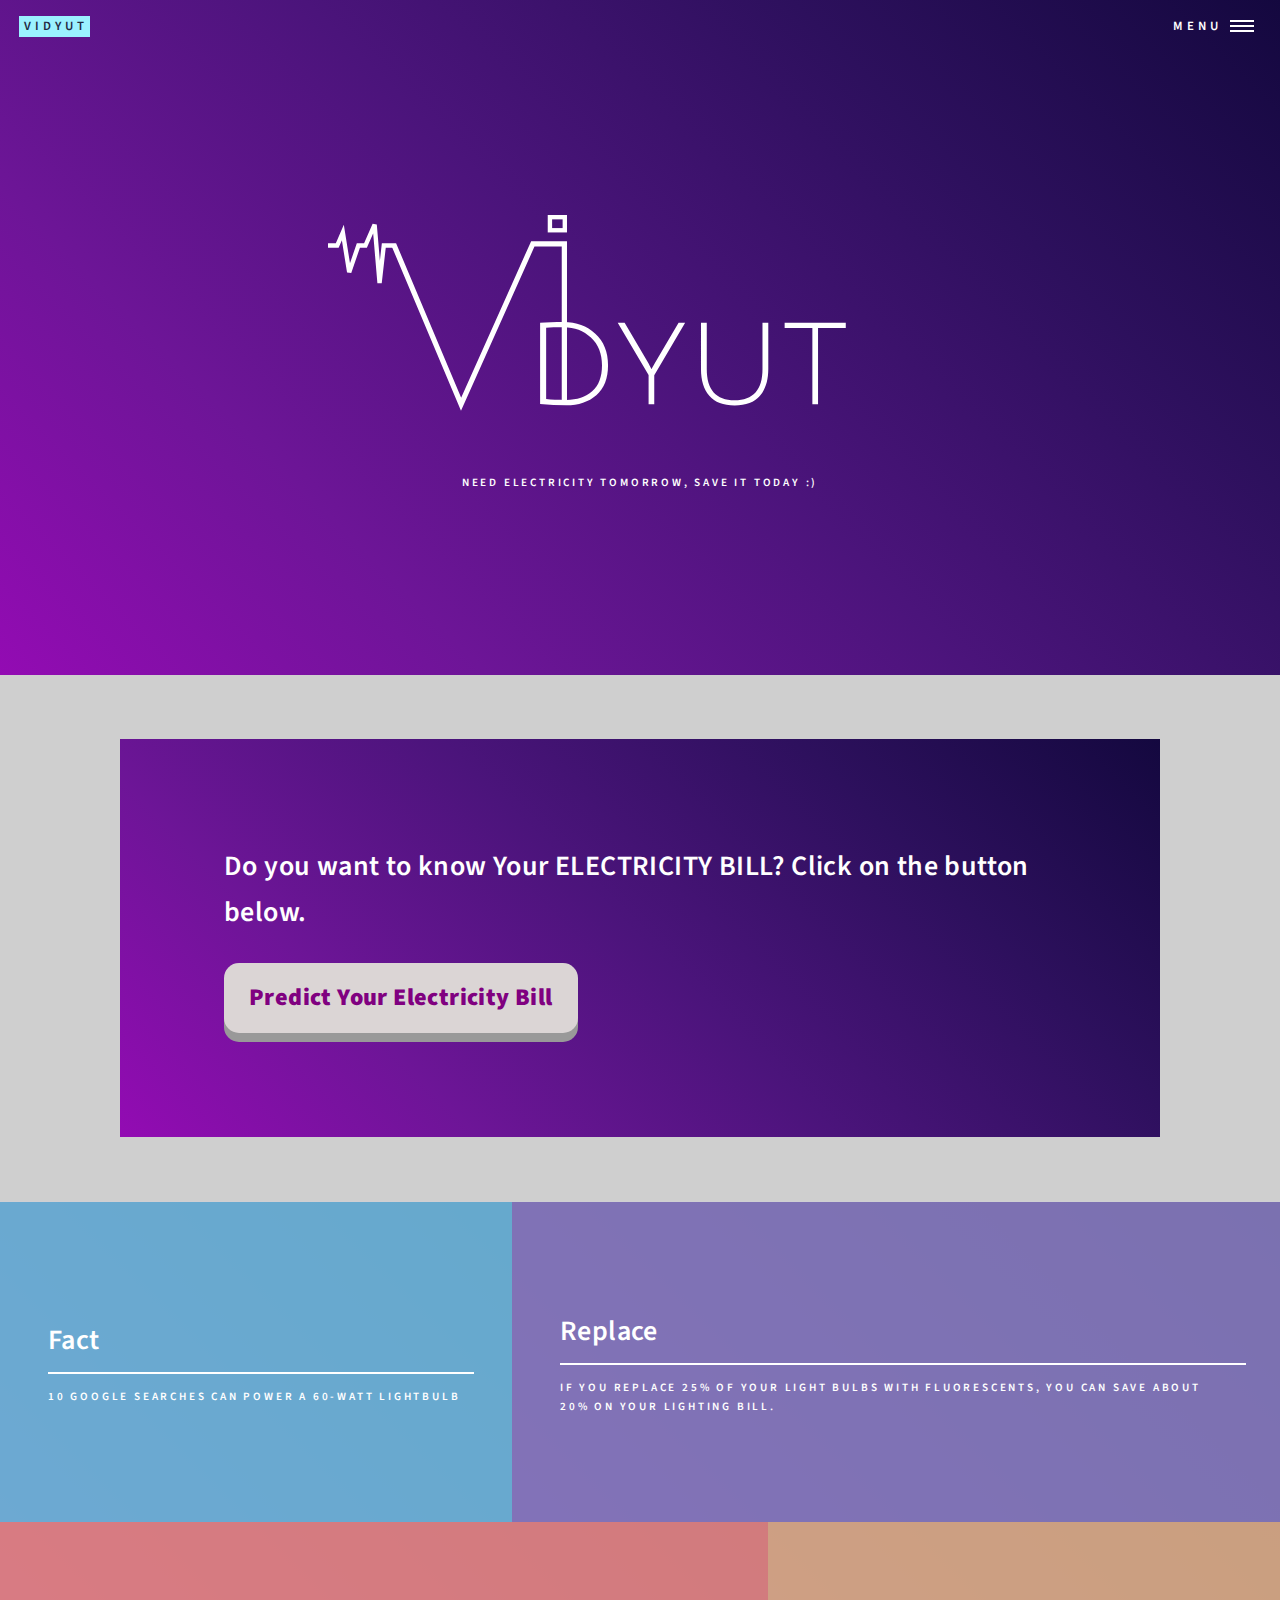
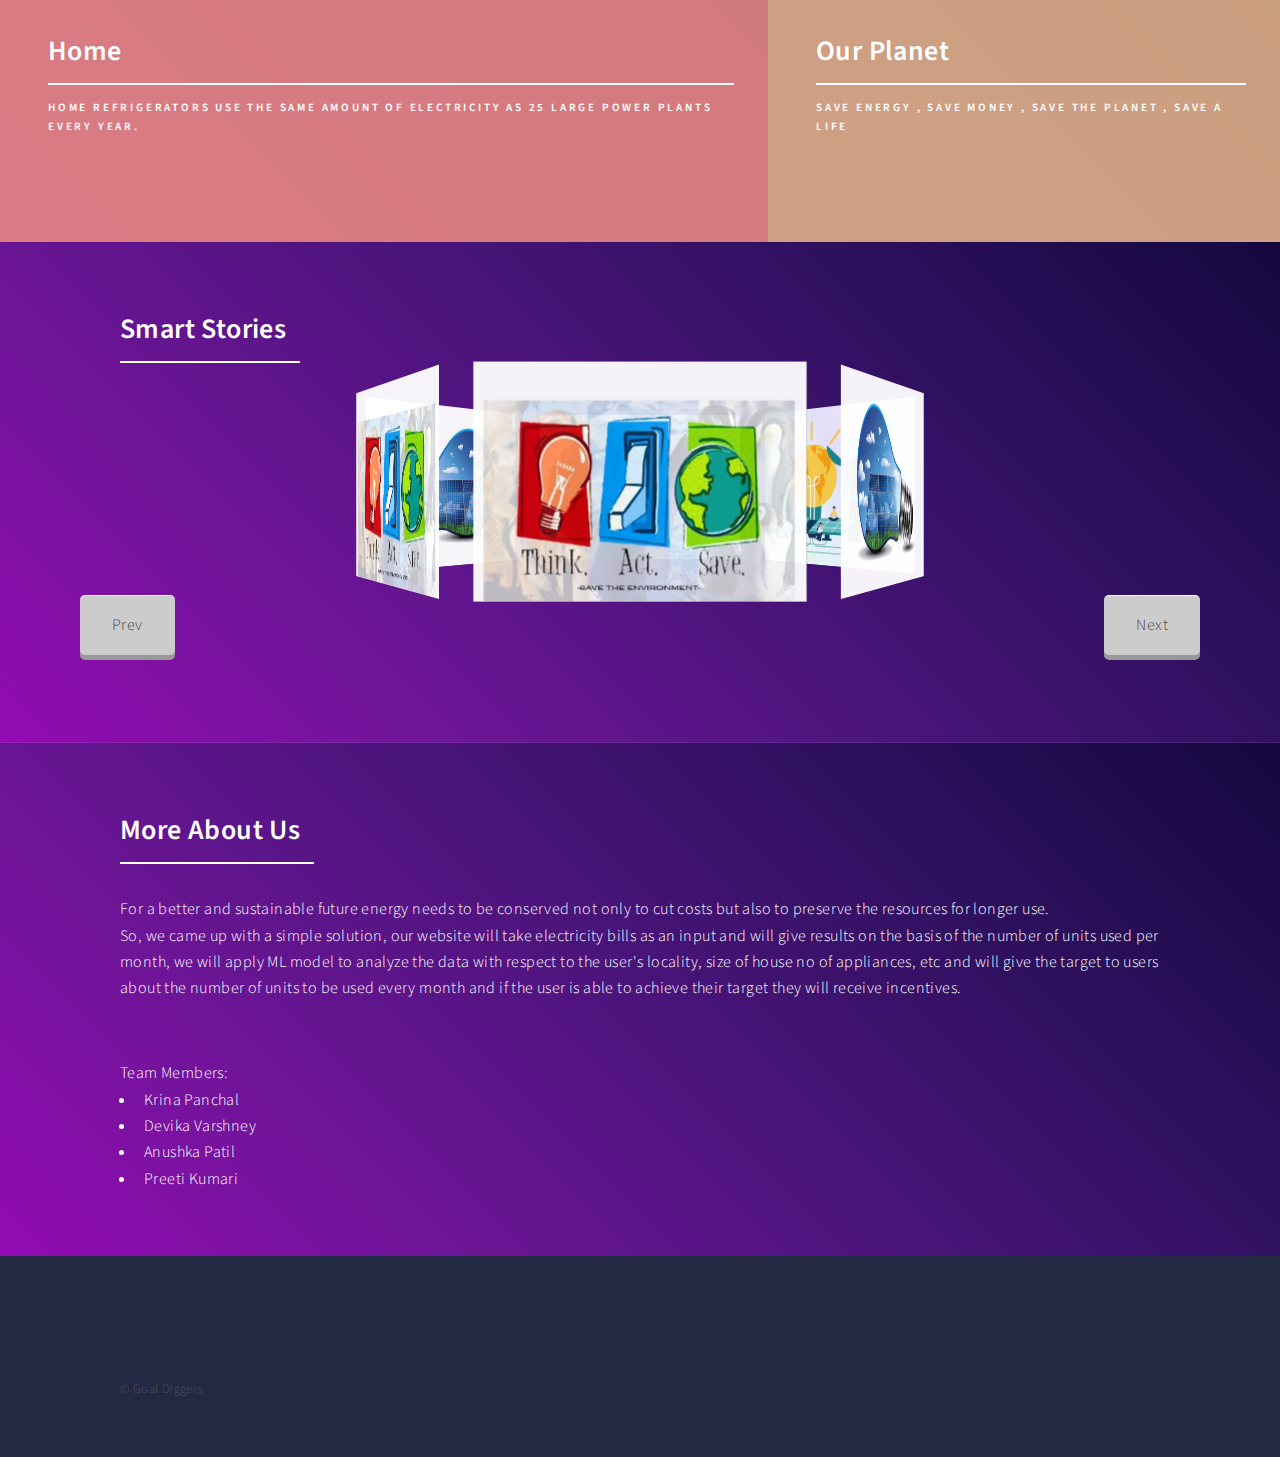
==== index.html @ 2f4c945c "vidyutva" ====
<!DOCTYPE html>
<html>
  <head>
    <title>Vidyut</title>
    <meta charset="utf-8" />
    <meta
      name="viewport"
      content="width=device-width, initial-scale=1, user-scalable=no"
    />
    <link rel="stylesheet" href="assets/css/main.css" />
    <noscript
      ><link rel="stylesheet" href="assets/css/noscript.css"
    /></noscript>
    <link
      rel="stylesheet"
      href="https://pro.fontawesome.com/releases/v5.10.0/css/all.css"
      integrity="sha384-AYmEC3Yw5cVb3ZcuHtOA93w35dYTsvhLPVnYs9eStHfGJvOvKxVfELGroGkvsg+p"
      crossorigin="anonymous"
    />
  </head>
  <body class="is-preload">
    <!-- Wrapper -->
    <div id="wrapper">
      <!-- Header -->
      <header id="header" class="alt">
        <a href="index.html" class="logo"><strong>Vidyut</strong> </a>
        <nav>
          <a href="#menu">Menu</a>
        </nav>
      </header>

      <!-- Menu -->
      <nav id="menu">
        <ul class="links">
          <li><a href="index.html">Home</a></li>
          <li><a href="how-to's.html">Guides and how-to's</a></li>
          <li><a href="news.html">Latest News</a></li>
        </ul>
        <ul class="actions stacked">
          <li><a href="#" class="button primary fit">Get Started</a></li>
          <li><a href="#" class="button fit">Log In</a></li>
        </ul>
      </nav>

      <!-- Banner -->
      <section id="banner" class="major">
        <div class="inner">
          <header class="major">
            <img
              src="Group 698.svg"
              style="margin-left: 20%; height: 50%; width: 50%"
            />
          </header>
          <div class="content">
            <p style="margin: auto">
              Need electricity tomorrow, save it today :)
            </p>
          </div>
        </div>
      </section>




	    <!-- Contact -->
		<section id="contact">
			<div class="inner">
			  <section>
				<form method="post" action="#">
				  <h2>Do you want to know Your ELECTRICITY BILL? Click on the button
				  below. </h2>
				  <ul class="actions">
					<li>
<!-- 					  <input
						type="submit"
						value="Predict Your Electricity Bill"
						class="primary"
					  /> -->
						   <a class="primary" href="https://elec-bill-pred.herokuapp.com/">Predict Your Electricity Bill</a>
					</li>
				  </ul>
				  <!-- <div class="fields">
											<div class="field half">
												<label for="name">Name</label>
												<input type="text" name="name" id="name" />
											</div>
											<div class="field half">
												<label for="email">Email</label>
												<input type="text" name="email" id="email" />
											</div>
											<div class="field half">
												<label for="email">No. of rooms</label>
												<input type="text" name="email" id="email" />
											</div>
											<div class="field half">
												<label for="email">No. of people</label>
												<input type="text" name="email" id="email" />
											</div>
											<div class="field half">
												<label for="email">House Area</label>
												<input type="text" name="email" id="email" />
											</div>
											<div class="field half">
												<label for="email">Do you have Ac?</label>
												<input type="text" name="email" id="email" placeholder="0/1" />
											</div>
											<div class="field half">
												<label for="email">Do you have Tv?</label>
												<input type="text" name="email" id="email" placeholder="0/1"/>
											</div>
											<div class="field half">
												<label for="email">Do you have Flat?</label>
												<input type="text" name="email" id="email" placeholder="0/1"/>
											</div>
											<div class="field half">
												<label for="email">Average Monthly Income</label>
												<input type="text" name="email" id="email" />
											</div>
											<div class="field half">
												<label for="email">No. of children</label>
												<input type="text" name="email" id="email" />
											</div>
											<div class="field half">
												<label for="email">Do you live in an Urban Area?</label>
												<input type="text" name="email" id="email" placeholder="0/1"/>
											</div>
											<div class="field half">
												<label for="email">Amount Paid</label>
												<input type="text" name="email" id="email" placeholder="your electricity-bill"/>
											</div>
											<div class="field">
												<label for="message">Address</label>
												<input type="text" name="add" id="add" />
											</div>
											
										</div>
										<ul class="actions">
											<li><input type="submit" value="Show Result" class="primary" /></li>
											<li><input type="reset" value="Clear" /></li>
										</ul> -->
				</form>
			  </section>
			</div>
		  </section>

		  

      <!-- Main -->
      <div id="main">
        <!-- One -->
        <section id="one" class="tiles">
          <article>
            <span class="image">
              <img src="https://images.unsplash.com/photo-1587815713661-418a916ca3a9?ixlib=rb-1.2.1&ixid=MnwxMjA3fDB8MHxwaG90by1wYWdlfHx8fGVufDB8fHx8&auto=format&fit=crop&w=1170&q=80" alt="" />
            </span>
            <header class="major">
              <h3><a>Fact</a></h3>
              <p>10 Google searches can power a 60-watt lightbulb</p>
            </header>
          </article>
          <article>
            <span class="image">
              <img src="https://images.unsplash.com/photo-1535868463750-c78d9543614f?ixlib=rb-1.2.1&ixid=MnwxMjA3fDB8MHxwaG90by1wYWdlfHx8fGVufDB8fHx8&auto=format&fit=crop&w=1176&q=80" alt="" />
            </span>
            <header class="major">
              <h3><a>Replace</a></h3>
              <p>
                If you replace 25% of your light bulbs with fluorescents, you
                can save about 20% on your lighting bill.
              </p>
            </header>
          </article>
          <article>
            <span class="image">
              <img src="https://images.unsplash.com/photo-1616105629895-7ea7c56e8012?ixlib=rb-1.2.1&ixid=MnwxMjA3fDB8MHxwaG90by1wYWdlfHx8fGVufDB8fHx8&auto=format&fit=crop&w=1170&q=80" alt="" />
            </span>
            <header class="major">
              <h3><a>Home</a></h3>
              <p>
                Home refrigerators use the same amount of electricity as 25
                large power plants every year.
              </p>
            </header>
          </article>
          <article>
            <span class="image">
              <img src="https://images.unsplash.com/photo-1451187580459-43490279c0fa?ixlib=rb-1.2.1&ixid=MnwxMjA3fDB8MHxwaG90by1wYWdlfHx8fGVufDB8fHx8&auto=format&fit=crop&w=1172&q=80" alt="" />
            </span>
            <header class="major">
              <h3><a>Our Planet</a></h3>
              <p>Save energy , Save money , Save the planet , Save a life</p>
            </header>
          </article>
        </section>
		<section id="two" style="height: 500px;">
			<div class="inner">
				<header class="major">
					<h2>Smart Stories</h2>
				</header>
			   
				<div class="container">
					<div class="carousel">
					  <div class="item a"><img src="images/img01.jpg" width="100%" height="100%"></div>
					  <div class="item b"><img src="images/img2.jpg" width="100%" height="100%"></div>
					  <div class="item c"><img src="images/img03.jpg" width="100%" height="100%"></div>
					  <div class="item d"><img src="images/img4.jpg" width="100%" height="100%"></div>
					  <div class="item e"><img src="images/img2.jpg" width="100%" height="100%"></div>
					  <div class="item f"><img src="images/img01.jpg" width="100%" height="100%"></div>
					</div>
				  </div>
				  <div class="next">Next</div>
				  <div class="prev" >Prev</div>
			</div>
		</section>
        <!-- Two -->
        <section id="two">
          <div class="inner">
            <header class="major">
              <h2>More About Us</h2>
            </header>
            <p>
              For a better and sustainable future energy needs to be conserved
              not only to cut costs but also to preserve the resources for
              longer use. <br />So, we came up with a simple solution, our
              website will take electricity bills as an input and will give
              results on the basis of the number of units used per month, we
              will apply ML model to analyze the data with respect to the user's
              locality, size of house no of appliances, etc and will give the
              target to users about the number of units to be used every month
              and if the user is able to achieve their target they will receive
              incentives.
            </p>
            <br />Team Members:
            <ul>
              <li>Krina Panchal</li>
              <li>Devika Varshney</li>
              <li>Anushka Patil</li>
              <li>Preeti Kumari</li>
            </ul>
          </div>
        </section>
      </div>

    
      <!-- Footer -->
      <footer id="footer">
        <div class="inner">
          <ul class="icons">
            <li>
              <a href="#" class="icon brands alt fa fa-twitter"
                ><span class="label">Twitter</span></a
              >
            </li>
            <li>
              <a href="#" class="icon brands alt fa fa-facebook-f"
                ><span class="label">Facebook</span></a
              >
            </li>
            <li>
              <a href="#" class="icon brands alt fa fa-instagram"
                ><span class="label">Instagram</span></a
              >
            </li>
            <li>
              <a href="#" class="icon brands alt fa fa-github"
                ><span class="label">GitHub</span></a
              >
            </li>
            <li>
              <a href="#" class="icon brands alt fa fa-linkedin-in"
                ><span class="label">LinkedIn</span></a
              >
            </li>
          </ul>
          <ul class="copyright">
            <li>&copy; Goal Diggers</li>
          </ul>
        </div>
      </footer>
    </div>

    <!-- Scripts -->
    <script src="assets/js/jquery.min.js"></script>
    <script src="assets/js/jquery.scrolly.min.js"></script>
    <script src="assets/js/jquery.scrollex.min.js"></script>
    <script src="assets/js/browser.min.js"></script>
    <script src="assets/js/breakpoints.min.js"></script>
    <script src="assets/js/util.js"></script>
    <script src="assets/js/main.js"></script>
  </body>
</html>
---- assets/css/main.css ----
@import url(fontawesome-all.min.css);
@import url("https://fonts.googleapis.com/css?family=Source+Sans+Pro:300,300italic,600,600italic");

.container {
	margin: 0 auto;
	width: 250px;
	height: 200px;
	position: relative;
	perspective: 1000px;
  }
  
  .carousel {
	height: 100%;
	width: 100%;
	position: absolute;
	transform-style: preserve-3d;
	transition: transform 1s;
  }
  
  .item {
	display: block;
	position: absolute;
	background: #000;
	width: 100%;
	height: 90%;
	line-height: 200px;
	font-size: 5em;
	text-align: center;
	color: #FFF;
	opacity: 0.95;
	border-radius: 10px;
  }
  
  .a {
	transform: rotateY(0deg) translateZ(250px);
  }
  .b {
	transform: rotateY(60deg) translateZ(250px);
  }
  .c {
	transform: rotateY(120deg) translateZ(250px);
  }
  .d {
	transform: rotateY(180deg) translateZ(250px);
  }
  .e {
	transform: rotateY(240deg) translateZ(250px);
  } 
  .f {
	transform: rotateY(300deg) translateZ(250px);
	background: #8c6239;
  }
  
  .next, .prev {
	color: #444;
	position: absolute;
	padding: 1em 2em;
	cursor: pointer;
	background: #CCC;
	border-radius: 5px;
	border-top: 1px solid #FFF;
	box-shadow: 0 5px 0 #999;
	transition: box-shadow 0.1s, top 0.1s;
  }
  .next:hover, .prev:hover { color: #000; }
  .next:active, .prev:active {
	box-shadow: 0 1px 0 #999;
  }
  .next { right: 5em; }
  .prev { left: 5em; }

html, body, div, span, applet, object,
iframe, h1, h2, h3, h4, h5, h6, p, blockquote,
pre, a, abbr, acronym, address, big, cite,
code, del, dfn, em, img, ins, kbd, q, s, samp,
small, strike, strong, sub, sup, tt, var, b,
u, i, center, dl, dt, dd, ol, ul, li, fieldset,
 label, legend, table, caption, tbody,
tfoot, thead, tr, th, td, article, aside,
canvas, details, embed, figure, figcaption,
footer, header, hgroup, menu, nav, output, ruby,
section, summary, time, mark, audio, video {
	margin: 0;
	padding: 0;
	border: 0;
	font-size: 100%;
	font: inherit;
	vertical-align: baseline;}


article, aside, details, figcaption, figure,
footer, header, hgroup, menu, nav, section {
	display: block;}

body {
	line-height: 1;
}
ol, ul {
	list-style: none;
}

blockquote, q {
	quotes: none;
}

	blockquote:before, blockquote:after, q:before, q:after {
		content: '';
		content: none;
	}

table {
	border-collapse: collapse;
	border-spacing: 0;
}

body {
	-webkit-text-size-adjust: none;
}

mark {
	background-color: transparent;
	color: inherit;
}

input::-moz-focus-inner {
	border: 0;
	padding: 0;
}

input, select, textarea {
	-moz-appearance: none;
	-webkit-appearance: none;
	-ms-appearance: none;
	appearance: none;
}

form{
	padding:10% 10% 10% 10%;
	margin :10% 10% 10% 10%;
}

.white{
	background-color: white;
	}
	

/* Basic */

	@-ms-viewport {
		width: device-width;
	}

	body {
		-ms-overflow-style: scrollbar;
	}

	@media screen and (max-width: 480px) {

		html, body {
			min-width: 320px;
		}

	}

	html {
		box-sizing: border-box;
	}

	*, *:before, *:after {
		box-sizing: inherit;
	}

	body {
		background: #242943;
	}

		body.is-preload *, body.is-preload *:before, body.is-preload *:after {
			-moz-animation: none !important;
			-webkit-animation: none !important;
			-ms-animation: none !important;
			animation: none !important;
			-moz-transition: none !important;
			-webkit-transition: none !important;
			-ms-transition: none !important;
			transition: none !important;
		}

	.primary{
		display: inline-block;
  padding: 15px 25px;
  font-size: 24px;
  cursor: pointer;
  text-align: center;
  text-decoration: none;
  outline: none;
  color:purple;
  font-weight: 900;
  background-color: rgb(219, 213, 213);
  border: none;
  border-radius: 15px;
  box-shadow: 0 9px #999;
	}

	.primary:hover {background-color: #7f8180;
	color:#3e8e41}

.primary:active {
  background-color: grey;
  box-shadow: 0 5px #666;
  transform: translateY(4px);
}


		
/* Type */

	body, input, select, textarea {
		color: #ffffff;
		font-family: "Source Sans Pro", Helvetica, sans-serif;
		font-size: 17pt;
		font-weight: 300;
		letter-spacing: 0.025em;
		line-height: 1.65;
	}

		@media screen and (max-width: 1680px) {

			body, input, select, textarea {
				font-size: 14pt;
			}

		}

		@media screen and (max-width: 1280px) {

			body, input, select, textarea {
				font-size: 12pt;
			}

		}

		@media screen and (max-width: 360px) {

			body, input, select, textarea {
				font-size: 11pt;
			}

		}

	a {
		-moz-transition: color 0.2s ease-in-out, border-bottom-color 0.2s ease-in-out;
		-webkit-transition: color 0.2s ease-in-out, border-bottom-color 0.2s ease-in-out;
		-ms-transition: color 0.2s ease-in-out, border-bottom-color 0.2s ease-in-out;
		transition: color 0.2s ease-in-out, border-bottom-color 0.2s ease-in-out;
		border-bottom: dotted 1px;
		color: inherit;
		text-decoration: none;
	}

		a:hover {
			border-bottom-color: transparent;
			color: #9bf1ff !important;
		}

		a:active {
			color: #53e3fb !important;
		}

	strong, b {
		color: #ffffff;
		font-weight: 600;
	}

	em, i {
		font-style: italic;
	}

	p {
		margin: 0 0 2em 0;
	}

	h1, h2, h3, h4, h5, h6 {
		color: #ffffff;
		font-weight: 600;
		line-height: 1.65;
		margin: 0 0 1em 0;
	}

		h1 a, h2 a, h3 a, h4 a, h5 a, h6 a {
			color: inherit;
			border-bottom: 0;
		}

	h1 {
		font-size: 2.5em;
	}

	h2 {
		font-size: 1.75em;
	}

	h3 {
		font-size: 1.35em;
	}

	h4 {
		font-size: 1.1em;
	}

	h5 {
		font-size: 0.9em;
	}

	h6 {
		font-size: 0.7em;
	}

	@media screen and (max-width: 736px) {

		h1 {
			font-size: 2em;
		}

		h2 {
			font-size: 1.5em;
		}

		h3 {
			font-size: 1.25em;
		}

	}

	sub {
		font-size: 0.8em;
		position: relative;
		top: 0.5em;
	}

	sup {
		font-size: 0.8em;
		position: relative;
		top: -0.5em;
	}

	blockquote {
		border-left: solid 4px rgba(212, 212, 255, 0.1);
		font-style: italic;
		margin: 0 0 2em 0;
		padding: 0.5em 0 0.5em 2em;
	}

	code {
		background: rgba(212, 212, 255, 0.035);
		font-family: "Courier New", monospace;
		font-size: 0.9em;
		margin: 0 0.25em;
		padding: 0.25em 0.65em;
	}

	pre {
		-webkit-overflow-scrolling: touch;
		font-family: "Courier New", monospace;
		font-size: 0.9em;
		margin: 0 0 2em 0;
	}

		pre code {
			display: block;
			line-height: 1.75;
			padding: 1em 1.5em;
			overflow-x: auto;
		}

	hr {
		border: 0;
		border-bottom: solid 1px rgba(212, 212, 255, 0.1);
		margin: 2em 0;
	}

		hr.major {
			margin: 3em 0;
		}

	.align-left {
		text-align: left;
	}

	.align-center {
		text-align: center;
	}

	.align-right {
		text-align: right;
	}

/* Row */

	.row {
		display: flex;
		flex-wrap: wrap;
		box-sizing: border-box;
		align-items: stretch;
	}

		.row > * {
			box-sizing: border-box;
		}

		.row.gtr-uniform > * > :last-child {
			margin-bottom: 0;
		}

		.row.aln-left {
			justify-content: flex-start;
		}

		.row.aln-center {
			justify-content: center;
		}

		.row.aln-right {
			justify-content: flex-end;
		}

		.row.aln-top {
			align-items: flex-start;
		}

		.row.aln-middle {
			align-items: center;
		}

		.row.aln-bottom {
			align-items: flex-end;
		}

		.row > .imp {
			order: -1;
		}

		.row > .col-1 {
			width: 8.33333%;
		}

		.row > .off-1 {
			margin-left: 8.33333%;
		}

		.row > .col-2 {
			width: 16.66667%;
		}

		.row > .off-2 {
			margin-left: 16.66667%;
		}

		.row > .col-3 {
			width: 25%;
		}

		.row > .off-3 {
			margin-left: 25%;
		}

		.row > .col-4 {
			width: 33.33333%;
		}

		.row > .off-4 {
			margin-left: 33.33333%;
		}

		.row > .col-5 {
			width: 41.66667%;
		}

		.row > .off-5 {
			margin-left: 41.66667%;
		}

		.row > .col-6 {
			width: 50%;
		}

		.row > .off-6 {
			margin-left: 50%;
		}

		.row > .col-7 {
			width: 58.33333%;
		}

		.row > .off-7 {
			margin-left: 58.33333%;
		}

		.row > .col-8 {
			width: 66.66667%;
		}

		.row > .off-8 {
			margin-left: 66.66667%;
		}

		.row > .col-9 {
			width: 75%;
		}

		.row > .off-9 {
			margin-left: 75%;
		}

		.row > .col-10 {
			width: 83.33333%;
		}

		.row > .off-10 {
			margin-left: 83.33333%;
		}

		.row > .col-11 {
			width: 91.66667%;
		}

		.row > .off-11 {
			margin-left: 91.66667%;
		}

		.row > .col-12 {
			width: 100%;
		}

		.row > .off-12 {
			margin-left: 100%;
		}

		.row.gtr-0 {
			margin-top: 0;
			margin-left: 0em;
		}

			.row.gtr-0 > * {
				padding: 0 0 0 0em;
			}

			.row.gtr-0.gtr-uniform {
				margin-top: 0em;
			}

				.row.gtr-0.gtr-uniform > * {
					padding-top: 0em;
				}

		.row.gtr-25 {
			margin-top: 0;
			margin-left: -0.5em;
		}

			.row.gtr-25 > * {
				padding: 0 0 0 0.5em;
			}

			.row.gtr-25.gtr-uniform {
				margin-top: -0.5em;
			}

				.row.gtr-25.gtr-uniform > * {
					padding-top: 0.5em;
				}

		.row.gtr-50 {
			margin-top: 0;
			margin-left: -1em;
		}

			.row.gtr-50 > * {
				padding: 0 0 0 1em;
			}

			.row.gtr-50.gtr-uniform {
				margin-top: -1em;
			}

				.row.gtr-50.gtr-uniform > * {
					padding-top: 1em;
				}

		.row {
			margin-top: 0;
			margin-left: -2em;
		}

			.row > * {
				padding: 0 0 0 2em;
			}

			.row.gtr-uniform {
				margin-top: -2em;
			}

				.row.gtr-uniform > * {
					padding-top: 2em;
				}

		.row.gtr-150 {
			margin-top: 0;
			margin-left: -3em;
		}

			.row.gtr-150 > * {
				padding: 0 0 0 3em;
			}

			.row.gtr-150.gtr-uniform {
				margin-top: -3em;
			}

				.row.gtr-150.gtr-uniform > * {
					padding-top: 3em;
				}

		.row.gtr-200 {
			margin-top: 0;
			margin-left: -4em;
		}

			.row.gtr-200 > * {
				padding: 0 0 0 4em;
			}

			.row.gtr-200.gtr-uniform {
				margin-top: -4em;
			}

				.row.gtr-200.gtr-uniform > * {
					padding-top: 4em;
				}

		@media screen and (max-width: 1680px) {

			.row {
				display: flex;
				flex-wrap: wrap;
				box-sizing: border-box;
				align-items: stretch;
			}

				.row > * {
					box-sizing: border-box;
				}

				.row.gtr-uniform > * > :last-child {
					margin-bottom: 0;
				}

				.row.aln-left {
					justify-content: flex-start;
				}

				.row.aln-center {
					justify-content: center;
				}

				.row.aln-right {
					justify-content: flex-end;
				}

				.row.aln-top {
					align-items: flex-start;
				}

				.row.aln-middle {
					align-items: center;
				}

				.row.aln-bottom {
					align-items: flex-end;
				}

				.row > .imp-xlarge {
					order: -1;
				}

				.row > .col-1-xlarge {
					width: 8.33333%;
				}

				.row > .off-1-xlarge {
					margin-left: 8.33333%;
				}

				.row > .col-2-xlarge {
					width: 16.66667%;
				}

				.row > .off-2-xlarge {
					margin-left: 16.66667%;
				}

				.row > .col-3-xlarge {
					width: 25%;
				}

				.row > .off-3-xlarge {
					margin-left: 25%;
				}

				.row > .col-4-xlarge {
					width: 33.33333%;
				}

				.row > .off-4-xlarge {
					margin-left: 33.33333%;
				}

				.row > .col-5-xlarge {
					width: 41.66667%;
				}

				.row > .off-5-xlarge {
					margin-left: 41.66667%;
				}

				.row > .col-6-xlarge {
					width: 50%;
				}

				.row > .off-6-xlarge {
					margin-left: 50%;
				}

				.row > .col-7-xlarge {
					width: 58.33333%;
				}

				.row > .off-7-xlarge {
					margin-left: 58.33333%;
				}

				.row > .col-8-xlarge {
					width: 66.66667%;
				}

				.row > .off-8-xlarge {
					margin-left: 66.66667%;
				}

				.row > .col-9-xlarge {
					width: 75%;
				}

				.row > .off-9-xlarge {
					margin-left: 75%;
				}

				.row > .col-10-xlarge {
					width: 83.33333%;
				}

				.row > .off-10-xlarge {
					margin-left: 83.33333%;
				}

				.row > .col-11-xlarge {
					width: 91.66667%;
				}

				.row > .off-11-xlarge {
					margin-left: 91.66667%;
				}

				.row > .col-12-xlarge {
					width: 100%;
				}

				.row > .off-12-xlarge {
					margin-left: 100%;
				}

				.row.gtr-0 {
					margin-top: 0;
					margin-left: 0em;
				}

					.row.gtr-0 > * {
						padding: 0 0 0 0em;
					}

					.row.gtr-0.gtr-uniform {
						margin-top: 0em;
					}

						.row.gtr-0.gtr-uniform > * {
							padding-top: 0em;
						}

				.row.gtr-25 {
					margin-top: 0;
					margin-left: -0.5em;
				}

					.row.gtr-25 > * {
						padding: 0 0 0 0.5em;
					}

					.row.gtr-25.gtr-uniform {
						margin-top: -0.5em;
					}

						.row.gtr-25.gtr-uniform > * {
							padding-top: 0.5em;
						}

				.row.gtr-50 {
					margin-top: 0;
					margin-left: -1em;
				}

					.row.gtr-50 > * {
						padding: 0 0 0 1em;
					}

					.row.gtr-50.gtr-uniform {
						margin-top: -1em;
					}

						.row.gtr-50.gtr-uniform > * {
							padding-top: 1em;
						}

				.row {
					margin-top: 0;
					margin-left: -2em;
				}

					.row > * {
						padding: 0 0 0 2em;
					}

					.row.gtr-uniform {
						margin-top: -2em;
					}

						.row.gtr-uniform > * {
							padding-top: 2em;
						}

				.row.gtr-150 {
					margin-top: 0;
					margin-left: -3em;
				}

					.row.gtr-150 > * {
						padding: 0 0 0 3em;
					}

					.row.gtr-150.gtr-uniform {
						margin-top: -3em;
					}

						.row.gtr-150.gtr-uniform > * {
							padding-top: 3em;
						}

				.row.gtr-200 {
					margin-top: 0;
					margin-left: -4em;
				}

					.row.gtr-200 > * {
						padding: 0 0 0 4em;
					}

					.row.gtr-200.gtr-uniform {
						margin-top: -4em;
					}

						.row.gtr-200.gtr-uniform > * {
							padding-top: 4em;
						}

		}

		@media screen and (max-width: 1280px) {

			.row {
				display: flex;
				flex-wrap: wrap;
				box-sizing: border-box;
				align-items: stretch;
			}

				.row > * {
					box-sizing: border-box;
				}

				.row.gtr-uniform > * > :last-child {
					margin-bottom: 0;
				}

				.row.aln-left {
					justify-content: flex-start;
				}

				.row.aln-center {
					justify-content: center;
				}

				.row.aln-right {
					justify-content: flex-end;
				}

				.row.aln-top {
					align-items: flex-start;
				}

				.row.aln-middle {
					align-items: center;
				}

				.row.aln-bottom {
					align-items: flex-end;
				}

				.row > .imp-large {
					order: -1;
				}

				.row > .col-1-large {
					width: 8.33333%;
				}

				.row > .off-1-large {
					margin-left: 8.33333%;
				}

				.row > .col-2-large {
					width: 16.66667%;
				}

				.row > .off-2-large {
					margin-left: 16.66667%;
				}

				.row > .col-3-large {
					width: 25%;
				}

				.row > .off-3-large {
					margin-left: 25%;
				}

				.row > .col-4-large {
					width: 33.33333%;
				}

				.row > .off-4-large {
					margin-left: 33.33333%;
				}

				.row > .col-5-large {
					width: 41.66667%;
				}

				.row > .off-5-large {
					margin-left: 41.66667%;
				}

				.row > .col-6-large {
					width: 50%;
				}

				.row > .off-6-large {
					margin-left: 50%;
				}

				.row > .col-7-large {
					width: 58.33333%;
				}

				.row > .off-7-large {
					margin-left: 58.33333%;
				}

				.row > .col-8-large {
					width: 66.66667%;
				}

				.row > .off-8-large {
					margin-left: 66.66667%;
				}

				.row > .col-9-large {
					width: 75%;
				}

				.row > .off-9-large {
					margin-left: 75%;
				}

				.row > .col-10-large {
					width: 83.33333%;
				}

				.row > .off-10-large {
					margin-left: 83.33333%;
				}

				.row > .col-11-large {
					width: 91.66667%;
				}

				.row > .off-11-large {
					margin-left: 91.66667%;
				}

				.row > .col-12-large {
					width: 100%;
				}

				.row > .off-12-large {
					margin-left: 100%;
				}

				.row.gtr-0 {
					margin-top: 0;
					margin-left: 0em;
				}

					.row.gtr-0 > * {
						padding: 0 0 0 0em;
					}

					.row.gtr-0.gtr-uniform {
						margin-top: 0em;
					}

						.row.gtr-0.gtr-uniform > * {
							padding-top: 0em;
						}

				.row.gtr-25 {
					margin-top: 0;
					margin-left: -0.375em;
				}

					.row.gtr-25 > * {
						padding: 0 0 0 0.375em;
					}

					.row.gtr-25.gtr-uniform {
						margin-top: -0.375em;
					}

						.row.gtr-25.gtr-uniform > * {
							padding-top: 0.375em;
						}

				.row.gtr-50 {
					margin-top: 0;
					margin-left: -0.75em;
				}

					.row.gtr-50 > * {
						padding: 0 0 0 0.75em;
					}

					.row.gtr-50.gtr-uniform {
						margin-top: -0.75em;
					}

						.row.gtr-50.gtr-uniform > * {
							padding-top: 0.75em;
						}

				.row {
					margin-top: 0;
					margin-left: -1.5em;
				}

					.row > * {
						padding: 0 0 0 1.5em;
					}

					.row.gtr-uniform {
						margin-top: -1.5em;
					}

						.row.gtr-uniform > * {
							padding-top: 1.5em;
						}

				.row.gtr-150 {
					margin-top: 0;
					margin-left: -2.25em;
				}

					.row.gtr-150 > * {
						padding: 0 0 0 2.25em;
					}

					.row.gtr-150.gtr-uniform {
						margin-top: -2.25em;
					}

						.row.gtr-150.gtr-uniform > * {
							padding-top: 2.25em;
						}

				.row.gtr-200 {
					margin-top: 0;
					margin-left: -3em;
				}

					.row.gtr-200 > * {
						padding: 0 0 0 3em;
					}

					.row.gtr-200.gtr-uniform {
						margin-top: -3em;
					}

						.row.gtr-200.gtr-uniform > * {
							padding-top: 3em;
						}

		}

		@media screen and (max-width: 980px) {

			.row {
				display: flex;
				flex-wrap: wrap;
				box-sizing: border-box;
				align-items: stretch;
			}

				.row > * {
					box-sizing: border-box;
				}

				.row.gtr-uniform > * > :last-child {
					margin-bottom: 0;
				}

				.row.aln-left {
					justify-content: flex-start;
				}

				.row.aln-center {
					justify-content: center;
				}

				.row.aln-right {
					justify-content: flex-end;
				}

				.row.aln-top {
					align-items: flex-start;
				}

				.row.aln-middle {
					align-items: center;
				}

				.row.aln-bottom {
					align-items: flex-end;
				}

				.row > .imp-medium {
					order: -1;
				}

				.row > .col-1-medium {
					width: 8.33333%;
				}

				.row > .off-1-medium {
					margin-left: 8.33333%;
				}

				.row > .col-2-medium {
					width: 16.66667%;
				}

				.row > .off-2-medium {
					margin-left: 16.66667%;
				}

				.row > .col-3-medium {
					width: 25%;
				}

				.row > .off-3-medium {
					margin-left: 25%;
				}

				.row > .col-4-medium {
					width: 33.33333%;
				}

				.row > .off-4-medium {
					margin-left: 33.33333%;
				}

				.row > .col-5-medium {
					width: 41.66667%;
				}

				.row > .off-5-medium {
					margin-left: 41.66667%;
				}

				.row > .col-6-medium {
					width: 50%;
				}

				.row > .off-6-medium {
					margin-left: 50%;
				}

				.row > .col-7-medium {
					width: 58.33333%;
				}

				.row > .off-7-medium {
					margin-left: 58.33333%;
				}

				.row > .col-8-medium {
					width: 66.66667%;
				}

				.row > .off-8-medium {
					margin-left: 66.66667%;
				}

				.row > .col-9-medium {
					width: 75%;
				}

				.row > .off-9-medium {
					margin-left: 75%;
				}

				.row > .col-10-medium {
					width: 83.33333%;
				}

				.row > .off-10-medium {
					margin-left: 83.33333%;
				}

				.row > .col-11-medium {
					width: 91.66667%;
				}

				.row > .off-11-medium {
					margin-left: 91.66667%;
				}

				.row > .col-12-medium {
					width: 100%;
				}

				.row > .off-12-medium {
					margin-left: 100%;
				}

				.row.gtr-0 {
					margin-top: 0;
					margin-left: 0em;
				}

					.row.gtr-0 > * {
						padding: 0 0 0 0em;
					}

					.row.gtr-0.gtr-uniform {
						margin-top: 0em;
					}

						.row.gtr-0.gtr-uniform > * {
							padding-top: 0em;
						}

				.row.gtr-25 {
					margin-top: 0;
					margin-left: -0.375em;
				}

					.row.gtr-25 > * {
						padding: 0 0 0 0.375em;
					}

					.row.gtr-25.gtr-uniform {
						margin-top: -0.375em;
					}

						.row.gtr-25.gtr-uniform > * {
							padding-top: 0.375em;
						}

				.row.gtr-50 {
					margin-top: 0;
					margin-left: -0.75em;
				}

					.row.gtr-50 > * {
						padding: 0 0 0 0.75em;
					}

					.row.gtr-50.gtr-uniform {
						margin-top: -0.75em;
					}

						.row.gtr-50.gtr-uniform > * {
							padding-top: 0.75em;
						}

				.row {
					margin-top: 0;
					margin-left: -1.5em;
				}

					.row > * {
						padding: 0 0 0 1.5em;
					}

					.row.gtr-uniform {
						margin-top: -1.5em;
					}

						.row.gtr-uniform > * {
							padding-top: 1.5em;
						}

				.row.gtr-150 {
					margin-top: 0;
					margin-left: -2.25em;
				}

					.row.gtr-150 > * {
						padding: 0 0 0 2.25em;
					}

					.row.gtr-150.gtr-uniform {
						margin-top: -2.25em;
					}

						.row.gtr-150.gtr-uniform > * {
							padding-top: 2.25em;
						}

				.row.gtr-200 {
					margin-top: 0;
					margin-left: -3em;
				}

					.row.gtr-200 > * {
						padding: 0 0 0 3em;
					}

					.row.gtr-200.gtr-uniform {
						margin-top: -3em;
					}

						.row.gtr-200.gtr-uniform > * {
							padding-top: 3em;
						}

		}

		@media screen and (max-width: 736px) {

			.row {
				display: flex;
				flex-wrap: wrap;
				box-sizing: border-box;
				align-items: stretch;
			}

				.row > * {
					box-sizing: border-box;
				}

				.row.gtr-uniform > * > :last-child {
					margin-bottom: 0;
				}

				.row.aln-left {
					justify-content: flex-start;
				}

				.row.aln-center {
					justify-content: center;
				}

				.row.aln-right {
					justify-content: flex-end;
				}

				.row.aln-top {
					align-items: flex-start;
				}

				.row.aln-middle {
					align-items: center;
				}

				.row.aln-bottom {
					align-items: flex-end;
				}

				.row > .imp-small {
					order: -1;
				}

				.row > .col-1-small {
					width: 8.33333%;
				}

				.row > .off-1-small {
					margin-left: 8.33333%;
				}

				.row > .col-2-small {
					width: 16.66667%;
				}

				.row > .off-2-small {
					margin-left: 16.66667%;
				}

				.row > .col-3-small {
					width: 25%;
				}

				.row > .off-3-small {
					margin-left: 25%;
				}

				.row > .col-4-small {
					width: 33.33333%;
				}

				.row > .off-4-small {
					margin-left: 33.33333%;
				}

				.row > .col-5-small {
					width: 41.66667%;
				}

				.row > .off-5-small {
					margin-left: 41.66667%;
				}

				.row > .col-6-small {
					width: 50%;
				}

				.row > .off-6-small {
					margin-left: 50%;
				}

				.row > .col-7-small {
					width: 58.33333%;
				}

				.row > .off-7-small {
					margin-left: 58.33333%;
				}

				.row > .col-8-small {
					width: 66.66667%;
				}

				.row > .off-8-small {
					margin-left: 66.66667%;
				}

				.row > .col-9-small {
					width: 75%;
				}

				.row > .off-9-small {
					margin-left: 75%;
				}

				.row > .col-10-small {
					width: 83.33333%;
				}

				.row > .off-10-small {
					margin-left: 83.33333%;
				}

				.row > .col-11-small {
					width: 91.66667%;
				}

				.row > .off-11-small {
					margin-left: 91.66667%;
				}

				.row > .col-12-small {
					width: 100%;
				}

				.row > .off-12-small {
					margin-left: 100%;
				}

				.row.gtr-0 {
					margin-top: 0;
					margin-left: 0em;
				}

					.row.gtr-0 > * {
						padding: 0 0 0 0em;
					}

					.row.gtr-0.gtr-uniform {
						margin-top: 0em;
					}

						.row.gtr-0.gtr-uniform > * {
							padding-top: 0em;
						}

				.row.gtr-25 {
					margin-top: 0;
					margin-left: -0.3125em;
				}

					.row.gtr-25 > * {
						padding: 0 0 0 0.3125em;
					}

					.row.gtr-25.gtr-uniform {
						margin-top: -0.3125em;
					}

						.row.gtr-25.gtr-uniform > * {
							padding-top: 0.3125em;
						}

				.row.gtr-50 {
					margin-top: 0;
					margin-left: -0.625em;
				}

					.row.gtr-50 > * {
						padding: 0 0 0 0.625em;
					}

					.row.gtr-50.gtr-uniform {
						margin-top: -0.625em;
					}

						.row.gtr-50.gtr-uniform > * {
							padding-top: 0.625em;
						}

				.row {
					margin-top: 0;
					margin-left: -1.25em;
				}

					.row > * {
						padding: 0 0 0 1.25em;
					}

					.row.gtr-uniform {
						margin-top: -1.25em;
					}

						.row.gtr-uniform > * {
							padding-top: 1.25em;
						}

				.row.gtr-150 {
					margin-top: 0;
					margin-left: -1.875em;
				}

					.row.gtr-150 > * {
						padding: 0 0 0 1.875em;
					}

					.row.gtr-150.gtr-uniform {
						margin-top: -1.875em;
					}

						.row.gtr-150.gtr-uniform > * {
							padding-top: 1.875em;
						}

				.row.gtr-200 {
					margin-top: 0;
					margin-left: -2.5em;
				}

					.row.gtr-200 > * {
						padding: 0 0 0 2.5em;
					}

					.row.gtr-200.gtr-uniform {
						margin-top: -2.5em;
					}

						.row.gtr-200.gtr-uniform > * {
							padding-top: 2.5em;
						}

		}

		@media screen and (max-width: 480px) {

			.row {
				display: flex;
				flex-wrap: wrap;
				box-sizing: border-box;
				align-items: stretch;
			}

				.row > * {
					box-sizing: border-box;
				}

				.row.gtr-uniform > * > :last-child {
					margin-bottom: 0;
				}

				.row.aln-left {
					justify-content: flex-start;
				}

				.row.aln-center {
					justify-content: center;
				}

				.row.aln-right {
					justify-content: flex-end;
				}

				.row.aln-top {
					align-items: flex-start;
				}

				.row.aln-middle {
					align-items: center;
				}

				.row.aln-bottom {
					align-items: flex-end;
				}

				.row > .imp-xsmall {
					order: -1;
				}

				.row > .col-1-xsmall {
					width: 8.33333%;
				}

				.row > .off-1-xsmall {
					margin-left: 8.33333%;
				}

				.row > .col-2-xsmall {
					width: 16.66667%;
				}

				.row > .off-2-xsmall {
					margin-left: 16.66667%;
				}

				.row > .col-3-xsmall {
					width: 25%;
				}

				.row > .off-3-xsmall {
					margin-left: 25%;
				}

				.row > .col-4-xsmall {
					width: 33.33333%;
				}

				.row > .off-4-xsmall {
					margin-left: 33.33333%;
				}

				.row > .col-5-xsmall {
					width: 41.66667%;
				}

				.row > .off-5-xsmall {
					margin-left: 41.66667%;
				}

				.row > .col-6-xsmall {
					width: 50%;
				}

				.row > .off-6-xsmall {
					margin-left: 50%;
				}

				.row > .col-7-xsmall {
					width: 58.33333%;
				}

				.row > .off-7-xsmall {
					margin-left: 58.33333%;
				}

				.row > .col-8-xsmall {
					width: 66.66667%;
				}

				.row > .off-8-xsmall {
					margin-left: 66.66667%;
				}

				.row > .col-9-xsmall {
					width: 75%;
				}

				.row > .off-9-xsmall {
					margin-left: 75%;
				}

				.row > .col-10-xsmall {
					width: 83.33333%;
				}

				.row > .off-10-xsmall {
					margin-left: 83.33333%;
				}

				.row > .col-11-xsmall {
					width: 91.66667%;
				}

				.row > .off-11-xsmall {
					margin-left: 91.66667%;
				}

				.row > .col-12-xsmall {
					width: 100%;
				}

				.row > .off-12-xsmall {
					margin-left: 100%;
				}

				.row.gtr-0 {
					margin-top: 0;
					margin-left: 0em;
				}

					.row.gtr-0 > * {
						padding: 0 0 0 0em;
					}

					.row.gtr-0.gtr-uniform {
						margin-top: 0em;
					}

						.row.gtr-0.gtr-uniform > * {
							padding-top: 0em;
						}

				.row.gtr-25 {
					margin-top: 0;
					margin-left: -0.3125em;
				}

					.row.gtr-25 > * {
						padding: 0 0 0 0.3125em;
					}

					.row.gtr-25.gtr-uniform {
						margin-top: -0.3125em;
					}

						.row.gtr-25.gtr-uniform > * {
							padding-top: 0.3125em;
						}

				.row.gtr-50 {
					margin-top: 0;
					margin-left: -0.625em;
				}

					.row.gtr-50 > * {
						padding: 0 0 0 0.625em;
					}

					.row.gtr-50.gtr-uniform {
						margin-top: -0.625em;
					}

						.row.gtr-50.gtr-uniform > * {
							padding-top: 0.625em;
						}

				.row {
					margin-top: 0;
					margin-left: -1.25em;
				}

					.row > * {
						padding: 0 0 0 1.25em;
					}

					.row.gtr-uniform {
						margin-top: -1.25em;
					}

						.row.gtr-uniform > * {
							padding-top: 1.25em;
						}

				.row.gtr-150 {
					margin-top: 0;
					margin-left: -1.875em;
				}

					.row.gtr-150 > * {
						padding: 0 0 0 1.875em;
					}

					.row.gtr-150.gtr-uniform {
						margin-top: -1.875em;
					}

						.row.gtr-150.gtr-uniform > * {
							padding-top: 1.875em;
						}

				.row.gtr-200 {
					margin-top: 0;
					margin-left: -2.5em;
				}

					.row.gtr-200 > * {
						padding: 0 0 0 2.5em;
					}

					.row.gtr-200.gtr-uniform {
						margin-top: -2.5em;
					}

						.row.gtr-200.gtr-uniform > * {
							padding-top: 2.5em;
						}

		}

/* Section/Article */

	section.special, article.special {
		text-align: center;
	}

	header.major {
		width: -moz-max-content;
		width: -webkit-max-content;
		width: -ms-max-content;
		width: max-content;
		margin-bottom: 2em;
	}

		header.major > :first-child {
			margin-bottom: 0;
			width: calc(100% + 0.5em);
		}

			header.major > :first-child:after {
				content: '';
				background-color: #ffffff;
				display: block;
				height: 2px;
				margin: 0.325em 0 0.5em 0;
				width: 100%;
			}

		header.major > p {
			font-size: 0.7em;
			font-weight: 600;
			letter-spacing: 0.25em;
			margin-bottom: 0;
			text-transform: uppercase;
		}

		body.is-ie header.major > :first-child:after {
			max-width: 9em;
		}

		body.is-ie header.major > h1:after {
			max-width: 100% !important;
		}

	@media screen and (max-width: 736px) {

		header.major > p br {
			display: none;
		}

	}

/* Form */

	form {
		margin: 0 0 2em 0;
	}

		form > :last-child {
			margin-bottom: 0;
		}

		form > .fields {
			display: -moz-flex;
			display: -webkit-flex;
			display: -ms-flex;
			display: flex;
			-moz-flex-wrap: wrap;
			-webkit-flex-wrap: wrap;
			-ms-flex-wrap: wrap;
			flex-wrap: wrap;
			width: calc(100% + 3em);
			margin: -1.5em 0 2em -1.5em;
		}

			form > .fields > .field {
				-moz-flex-grow: 0;
				-webkit-flex-grow: 0;
				-ms-flex-grow: 0;
				flex-grow: 0;
				-moz-flex-shrink: 0;
				-webkit-flex-shrink: 0;
				-ms-flex-shrink: 0;
				flex-shrink: 0;
				padding: 1.5em 0 0 1.5em;
				width: calc(100% - 1.5em);
			}

				form > .fields > .field.half {
					width: calc(50% - 0.75em);
				}

				form > .fields > .field.third {
					width: calc(100%/3 - 0.5em);
				}

				form > .fields > .field.quarter {
					width: calc(25% - 0.375em);
				}

		@media screen and (max-width: 480px) {

			form > .fields {
				width: calc(100% + 3em);
				margin: -1.5em 0 2em -1.5em;
			}

				form > .fields > .field {
					padding: 1.5em 0 0 1.5em;
					width: calc(100% - 1.5em);
				}

					form > .fields > .field.half {
						width: calc(100% - 1.5em);
					}

					form > .fields > .field.third {
						width: calc(100% - 1.5em);
					}

					form > .fields > .field.quarter {
						width: calc(100% - 1.5em);
					}

		}

	label {
		color: #ffffff;
		display: block;
		font-size: 0.8em;
		font-weight: 600;
		letter-spacing: 0.25em;
		margin: 0 0 1em 0;
		text-transform: uppercase;
	}

	input[type="text"],
	input[type="password"],
	input[type="email"],
	input[type="tel"],
	input[type="search"],
	input[type="url"],
	select,
	textarea {
		-moz-appearance: none;
		-webkit-appearance: none;
		-ms-appearance: none;
		appearance: none;
		background: rgba(212, 212, 255, 0.035);
		border: none;
		border-radius: 0;
		color: inherit;
		display: block;
		outline: 0;
		padding: 0 1em;
		text-decoration: none;
		width: 100%;
	}

		input[type="text"]:invalid,
		input[type="password"]:invalid,
		input[type="email"]:invalid,
		input[type="tel"]:invalid,
		input[type="search"]:invalid,
		input[type="url"]:invalid,
		select:invalid,
		textarea:invalid {
			box-shadow: none;
		}

		input[type="text"]:focus,
		input[type="password"]:focus,
		input[type="email"]:focus,
		input[type="tel"]:focus,
		input[type="search"]:focus,
		input[type="url"]:focus,
		select:focus,
		textarea:focus {
			border-color: #9bf1ff;
			box-shadow: 0 0 0 2px #9bf1ff;
		}

	select {
		background-image: url("data:image/svg+xml;charset=utf8,%3Csvg xmlns='http://www.w3.org/2000/svg' width='40' height='40' preserveAspectRatio='none' viewBox='0 0 40 40'%3E%3Cpath d='M9.4,12.3l10.4,10.4l10.4-10.4c0.2-0.2,0.5-0.4,0.9-0.4c0.3,0,0.6,0.1,0.9,0.4l3.3,3.3c0.2,0.2,0.4,0.5,0.4,0.9 c0,0.4-0.1,0.6-0.4,0.9L20.7,31.9c-0.2,0.2-0.5,0.4-0.9,0.4c-0.3,0-0.6-0.1-0.9-0.4L4.3,17.3c-0.2-0.2-0.4-0.5-0.4-0.9 c0-0.4,0.1-0.6,0.4-0.9l3.3-3.3c0.2-0.2,0.5-0.4,0.9-0.4S9.1,12.1,9.4,12.3z' fill='rgba(212, 212, 255, 0.1)' /%3E%3C/svg%3E");
		background-size: 1.25rem;
		background-repeat: no-repeat;
		background-position: calc(100% - 1rem) center;
		height: 2.75em;
		padding-right: 2.75em;
		text-overflow: ellipsis;
	}

		select option {
			color: #ffffff;
			background: #242943;
		}

		select:focus::-ms-value {
			background-color: transparent;
		}

		select::-ms-expand {
			display: none;
		}

	input[type="text"],
	input[type="password"],
	input[type="email"],
	input[type="tel"],
	input[type="search"],
	input[type="url"],
	select {
		height: 2.75em;
	}

	textarea {
		padding: 0.75em 1em;
	}

	input[type="checkbox"],
	input[type="radio"] {
		-moz-appearance: none;
		-webkit-appearance: none;
		-ms-appearance: none;
		appearance: none;
		display: block;
		float: left;
		margin-right: -2em;
		opacity: 0;
		width: 1em;
		z-index: -1;
	}

		input[type="checkbox"] + label,
		input[type="radio"] + label {
			text-decoration: none;
			color: #ffffff;
			cursor: pointer;
			display: inline-block;
			font-weight: 300;
			padding-left: 2.65em;
			padding-right: 0.75em;
			position: relative;
		}

			input[type="checkbox"] + label:before,
			input[type="radio"] + label:before {
				-moz-osx-font-smoothing: grayscale;
				-webkit-font-smoothing: antialiased;
				display: inline-block;
				font-style: normal;
				font-variant: normal;
				text-rendering: auto;
				line-height: 1;
				text-transform: none !important;
				font-family: 'Font Awesome 5 Free';
				font-weight: 900;
			}

			input[type="checkbox"] + label:before,
			input[type="radio"] + label:before {
				background: rgba(212, 212, 255, 0.035);
				content: '';
				display: inline-block;
				font-size: 0.8em;
				height: 2.0625em;
				left: 0;
				letter-spacing: 0;
				line-height: 2.0625em;
				position: absolute;
				text-align: center;
				top: 0;
				width: 2.0625em;
			}

		input[type="checkbox"]:checked + label:before,
		input[type="radio"]:checked + label:before {
			background: #ffffff;
			border-color: #9bf1ff;
			content: '\f00c';
			color: #242943;
		}

		input[type="checkbox"]:focus + label:before,
		input[type="radio"]:focus + label:before {
			box-shadow: 0 0 0 2px #9bf1ff;
		}

	input[type="radio"] + label:before {
		border-radius: 100%;
	}

	::-webkit-input-placeholder {
		color: rgba(244, 244, 255, 0.2) !important;
		opacity: 1.0;
	}

	:-moz-placeholder {
		color: rgba(244, 244, 255, 0.2) !important;
		opacity: 1.0;
	}

	::-moz-placeholder {
		color: rgba(244, 244, 255, 0.2) !important;
		opacity: 1.0;
	}

	:-ms-input-placeholder {
		color: rgba(244, 244, 255, 0.2) !important;
		opacity: 1.0;
	}

/* Box */

	.box {
		border: solid 1px rgba(212, 212, 255, 0.1);
		margin-bottom: 2em;
		padding: 1.5em;
	}

		.box > :last-child,
		.box > :last-child > :last-child,
		.box > :last-child > :last-child > :last-child {
			margin-bottom: 0;
		}

		.box.alt {
			border: 0;
			border-radius: 0;
			padding: 0;
		}

/* Icon */

	.icon {
		text-decoration: none;
		border-bottom: none;
		position: relative;
	}

		.icon:before {
			-moz-osx-font-smoothing: grayscale;
			-webkit-font-smoothing: antialiased;
			display: inline-block;
			font-style: normal;
			font-variant: normal;
			text-rendering: auto;
			line-height: 1;
			text-transform: none !important;
			font-family: 'Font Awesome 5 Free';
			font-weight: 400;
		}

		.icon > .label {
			display: none;
		}

		.icon:before {
			line-height: inherit;
		}

		.icon.solid:before {
			font-weight: 900;
		}

		.icon.brands:before {
			font-family: 'Font Awesome 5 Brands';
		}

		.icon.alt:before {
			background-color: #ffffff;
			border-radius: 100%;
			color: #242943;
			display: inline-block;
			height: 2em;
			line-height: 2em;
			text-align: center;
			width: 2em;
		}

	a.icon.alt:before {
		-moz-transition: background-color 0.2s ease-in-out;
		-webkit-transition: background-color 0.2s ease-in-out;
		-ms-transition: background-color 0.2s ease-in-out;
		transition: background-color 0.2s ease-in-out;
	}

	a.icon.alt:hover:before {
		background-color: #6fc3df;
	}

	a.icon.alt:active:before {
		background-color: #37a6cb;
	}

/* Image */

	.image {
		border: 0;
		display: inline-block;
		position: relative;
	}

		.image img {
			display: block;
		}

		.image.left, .image.right {
			max-width: 30%;
		}

			.image.left img, .image.right img {
				width: 100%;
			}

		.image.left {
			float: left;
			margin: 0 1.5em 1.25em 0;
			top: 0.25em;
		}

		.image.right {
			float: right;
			margin: 0 0 1.25em 1.5em;
			top: 0.25em;
		}

		.image.fit {
			display: block;
			margin: 0 0 2em 0;
			width: 100%;
		}

			.image.fit img {
				width: 100%;
			}

		.image.main {
			display: block;
			margin: 2.5em 0;
			width: 100%;
		}

			.image.main img {
				width: 100%;
			}

			@media screen and (max-width: 736px) {

				.image.main {
					margin: 1.5em 0;
				}

			}

/* List */

	ol {
		list-style: decimal;
		margin: 0 0 2em 0;
		padding-left: 1.25em;
	}

		ol li {
			padding-left: 0.25em;
		}

	ul {
		list-style: disc;
		margin: 0 0 2em 0;
		padding-left: 1em;
	}

		ul li {
			padding-left: 0.5em;
		}

		ul.alt {
			list-style: none;
			padding-left: 0;
		}

			ul.alt li {
				border-top: solid 1px rgba(212, 212, 255, 0.1);
				padding: 0.5em 0;
			}

				ul.alt li:first-child {
					border-top: 0;
					padding-top: 0;
				}

	dl {
		margin: 0 0 2em 0;
	}

		dl dt {
			display: block;
			font-weight: 600;
			margin: 0 0 1em 0;
		}

		dl dd {
			margin-left: 2em;
		}

/* Actions */

	ul.actions {
		display: -moz-flex;
		display: -webkit-flex;
		display: -ms-flex;
		display: flex;
		cursor: default;
		list-style: none;
		margin-left: -1em;
		padding-left: 0;
	}

		ul.actions li {
			padding: 0 0 0 1em;
			vertical-align: middle;
		}

		ul.actions.special {
			-moz-justify-content: center;
			-webkit-justify-content: center;
			-ms-justify-content: center;
			justify-content: center;
			width: 100%;
			margin-left: 0;
		}

			ul.actions.special li:first-child {
				padding-left: 0;
			}

		ul.actions.stacked {
			-moz-flex-direction: column;
			-webkit-flex-direction: column;
			-ms-flex-direction: column;
			flex-direction: column;
			margin-left: 0;
		}

			ul.actions.stacked li {
				padding: 1.3em 0 0 0;
			}

				ul.actions.stacked li:first-child {
					padding-top: 0;
				}

		ul.actions.fit {
			width: calc(100% + 1em);
		}

			ul.actions.fit li {
				-moz-flex-grow: 1;
				-webkit-flex-grow: 1;
				-ms-flex-grow: 1;
				flex-grow: 1;
				-moz-flex-shrink: 1;
				-webkit-flex-shrink: 1;
				-ms-flex-shrink: 1;
				flex-shrink: 1;
				width: 100%;
			}

				ul.actions.fit li > * {
					width: 100%;
				}

			ul.actions.fit.stacked {
				width: 100%;
			}

/* Icons */

	ul.icons {
		cursor: default;
		list-style: none;
		padding-left: 0;
	}

		ul.icons li {
			display: inline-block;
			padding: 0 1em 0 0;
		}

			ul.icons li:last-child {
				padding-right: 0;
			}

		@media screen and (max-width: 736px) {

			ul.icons li {
				padding: 0 0.75em 0 0;
			}

		}

/* Pagination */

	ul.pagination {
		cursor: default;
		list-style: none;
		padding-left: 0;
	}

		ul.pagination li {
			display: inline-block;
			padding-left: 0;
			vertical-align: middle;
		}

			ul.pagination li > .page {
				-moz-transition: background-color 0.2s ease-in-out, color 0.2s ease-in-out;
				-webkit-transition: background-color 0.2s ease-in-out, color 0.2s ease-in-out;
				-ms-transition: background-color 0.2s ease-in-out, color 0.2s ease-in-out;
				transition: background-color 0.2s ease-in-out, color 0.2s ease-in-out;
				border-bottom: 0;
				display: inline-block;
				font-size: 0.8em;
				font-weight: 600;
				height: 1.5em;
				line-height: 1.5em;
				margin: 0 0.125em;
				min-width: 1.5em;
				padding: 0 0.5em;
				text-align: center;
			}

				ul.pagination li > .page.active {
					background-color: #ffffff;
					color: #242943;
				}

					ul.pagination li > .page.active:hover {
						background-color: #9bf1ff;
						color: #242943 !important;
					}

					ul.pagination li > .page.active:active {
						background-color: #53e3fb;
					}

			ul.pagination li:first-child {
				padding-right: 0.75em;
			}

			ul.pagination li:last-child {
				padding-left: 0.75em;
			}

		@media screen and (max-width: 480px) {

			ul.pagination li:nth-child(n+2):nth-last-child(n+2) {
				display: none;
			}

			ul.pagination li:first-child {
				padding-right: 0;
			}

		}

/* Table */

	.table-wrapper {
		-webkit-overflow-scrolling: touch;
		overflow-x: auto;
	}

	table {
		margin: 0 0 2em 0;
		width: 100%;
	}

		table tbody tr {
			border: solid 1px rgba(212, 212, 255, 0.1);
			border-left: 0;
			border-right: 0;
		}

			table tbody tr:nth-child(2n + 1) {
				background-color: rgba(212, 212, 255, 0.035);
			}

		table td {
			padding: 0.75em 0.75em;
		}

		table th {
			color: #ffffff;
			font-size: 0.9em;
			font-weight: 600;
			padding: 0 0.75em 0.75em 0.75em;
			text-align: left;
		}

		table thead {
			border-bottom: solid 2px rgba(212, 212, 255, 0.1);
		}

		table tfoot {
			border-top: solid 2px rgba(212, 212, 255, 0.1);
		}

		table.alt {
			border-collapse: separate;
		}

			table.alt tbody tr td {
				border: solid 1px rgba(212, 212, 255, 0.1);
				border-left-width: 0;
				border-top-width: 0;
			}

				table.alt tbody tr td:first-child {
					border-left-width: 1px;
				}

			table.alt tbody tr:first-child td {
				border-top-width: 1px;
			}

			table.alt thead {
				border-bottom: 0;
			}

			table.alt tfoot {
				border-top: 0;
			}

/* Button */

	input[type="submit"],
	input[type="reset"],
	input[type="button"],
	button,
	.button {
		-moz-appearance: none;
		-webkit-appearance: none;
		-ms-appearance: none;
		appearance: none;
		-moz-transition: background-color 0.2s ease-in-out, box-shadow 0.2s ease-in-out, color 0.2s ease-in-out;
		-webkit-transition: background-color 0.2s ease-in-out, box-shadow 0.2s ease-in-out, color 0.2s ease-in-out;
		-ms-transition: background-color 0.2s ease-in-out, box-shadow 0.2s ease-in-out, color 0.2s ease-in-out;
		transition: background-color 0.2s ease-in-out, box-shadow 0.2s ease-in-out, color 0.2s ease-in-out;
		background-color: transparent;
		border: 0;
		border-radius: 0;
		box-shadow: inset 0 0 0 2px #ffffff;
		color: #ffffff;
		cursor: pointer;
		display: inline-block;
		font-size: 0.8em;
		font-weight: 600;
		height: 3.5em;
		letter-spacing: 0.25em;
		line-height: 3.5em;
		padding: 0 1.75em;
		text-align: center;
		text-decoration: none;
		text-transform: uppercase;
		white-space: nowrap;
	}

		input[type="submit"]:hover, input[type="submit"]:active,
		input[type="reset"]:hover,
		input[type="reset"]:active,
		input[type="button"]:hover,
		input[type="button"]:active,
		button:hover,
		button:active,
		.button:hover,
		.button:active {
			box-shadow: inset 0 0 0 2px #9bf1ff;
			color: #9bf1ff;
		}

		input[type="submit"]:active,
		input[type="reset"]:active,
		input[type="button"]:active,
		button:active,
		.button:active {
			background-color: rgba(155, 241, 255, 0.1);
			box-shadow: inset 0 0 0 2px #53e3fb;
			color: #53e3fb;
		}

		input[type="submit"].icon:before,
		input[type="reset"].icon:before,
		input[type="button"].icon:before,
		button.icon:before,
		.button.icon:before {
			margin-right: 0.5em;
		}

		input[type="submit"].fit,
		input[type="reset"].fit,
		input[type="button"].fit,
		button.fit,
		.button.fit {
			width: 100%;
		}

		input[type="submit"].small,
		input[type="reset"].small,
		input[type="button"].small,
		button.small,
		.button.small {
			font-size: 0.6em;
		}

		input[type="submit"].large,
		input[type="reset"].large,
		input[type="button"].large,
		button.large,
		.button.large {
			font-size: 1.25em;
			height: 3em;
			line-height: 3em;
		}

		input[type="submit"].next,
		input[type="reset"].next,
		input[type="button"].next,
		button.next,
		.button.next {
			padding-right: 4.5em;
			position: relative;
		}

			input[type="submit"].next:before, input[type="submit"].next:after,
			input[type="reset"].next:before,
			input[type="reset"].next:after,
			input[type="button"].next:before,
			input[type="button"].next:after,
			button.next:before,
			button.next:after,
			.button.next:before,
			.button.next:after {
				-moz-transition: opacity 0.2s ease-in-out;
				-webkit-transition: opacity 0.2s ease-in-out;
				-ms-transition: opacity 0.2s ease-in-out;
				transition: opacity 0.2s ease-in-out;
				background-position: center right;
				background-repeat: no-repeat;
				background-size: 36px 24px;
				content: '';
				display: block;
				height: 100%;
				position: absolute;
				right: 1.5em;
				top: 0;
				vertical-align: middle;
				width: 36px;
			}

			input[type="submit"].next:before,
			input[type="reset"].next:before,
			input[type="button"].next:before,
			button.next:before,
			.button.next:before {
				background-image: url("data:image/svg+xml;charset=utf8,%3Csvg xmlns='http://www.w3.org/2000/svg' xmlns:xlink='http://www.w3.org/1999/xlink' width='36px' height='24px' viewBox='0 0 36 24' zoomAndPan='disable'%3E%3Cstyle%3Eline %7B stroke: %23ffffff%3B stroke-width: 2px%3B %7D%3C/style%3E%3Cline x1='0' y1='12' x2='34' y2='12' /%3E%3Cline x1='25' y1='4' x2='34' y2='12.5' /%3E%3Cline x1='25' y1='20' x2='34' y2='11.5' /%3E%3C/svg%3E");
			}

			input[type="submit"].next:after,
			input[type="reset"].next:after,
			input[type="button"].next:after,
			button.next:after,
			.button.next:after {
				background-image: url("data:image/svg+xml;charset=utf8,%3Csvg xmlns='http://www.w3.org/2000/svg' xmlns:xlink='http://www.w3.org/1999/xlink' width='36px' height='24px' viewBox='0 0 36 24' zoomAndPan='disable'%3E%3Cstyle%3Eline %7B stroke: %239bf1ff%3B stroke-width: 2px%3B %7D%3C/style%3E%3Cline x1='0' y1='12' x2='34' y2='12' /%3E%3Cline x1='25' y1='4' x2='34' y2='12.5' /%3E%3Cline x1='25' y1='20' x2='34' y2='11.5' /%3E%3C/svg%3E");
				opacity: 0;
				z-index: 1;
			}

			input[type="submit"].next:hover:after, input[type="submit"].next:active:after,
			input[type="reset"].next:hover:after,
			input[type="reset"].next:active:after,
			input[type="button"].next:hover:after,
			input[type="button"].next:active:after,
			button.next:hover:after,
			button.next:active:after,
			.button.next:hover:after,
			.button.next:active:after {
				opacity: 1;
			}

			@media screen and (max-width: 1280px) {

				input[type="submit"].next,
				input[type="reset"].next,
				input[type="button"].next,
				button.next,
				.button.next {
					padding-right: 5em;
				}

			}

		input[type="submit"].primary,
		input[type="reset"].primary,
		input[type="button"].primary,
		button.primary,
		.button.primary {
			background-color: #ffffff;
			box-shadow: none;
			color: #242943;
		}

			input[type="submit"].primary:hover, input[type="submit"].primary:active,
			input[type="reset"].primary:hover,
			input[type="reset"].primary:active,
			input[type="button"].primary:hover,
			input[type="button"].primary:active,
			button.primary:hover,
			button.primary:active,
			.button.primary:hover,
			.button.primary:active {
				background-color: #9bf1ff;
				color: #242943 !important;
			}

			input[type="submit"].primary:active,
			input[type="reset"].primary:active,
			input[type="button"].primary:active,
			button.primary:active,
			.button.primary:active {
				background-color: #53e3fb;
			}

		input[type="submit"].disabled, input[type="submit"]:disabled,
		input[type="reset"].disabled,
		input[type="reset"]:disabled,
		input[type="button"].disabled,
		input[type="button"]:disabled,
		button.disabled,
		button:disabled,
		.button.disabled,
		.button:disabled {
			pointer-events: none;
			cursor: default;
			opacity: 0.25;
		}

/* Tiles */

	.tiles {
		display: -moz-flex;
		display: -webkit-flex;
		display: -ms-flex;
		display: flex;
		-moz-flex-wrap: wrap;
		-webkit-flex-wrap: wrap;
		-ms-flex-wrap: wrap;
		flex-wrap: wrap;
		border-top: 0 !important;
	}

		.tiles + * {
			border-top: 0 !important;
		}

		.tiles article {
			-moz-align-items: center;
			-webkit-align-items: center;
			-ms-align-items: center;
			align-items: center;
			display: -moz-flex;
			display: -webkit-flex;
			display: -ms-flex;
			display: flex;
			-moz-transition: -moz-transform 0.25s ease, opacity 0.25s ease, -moz-filter 1s ease, -webkit-filter 1s ease;
			-webkit-transition: -webkit-transform 0.25s ease, opacity 0.25s ease, -webkit-filter 1s ease, -webkit-filter 1s ease;
			-ms-transition: -ms-transform 0.25s ease, opacity 0.25s ease, -ms-filter 1s ease, -webkit-filter 1s ease;
			transition: transform 0.25s ease, opacity 0.25s ease, filter 1s ease, -webkit-filter 1s ease;
			padding: 4em 4em 2em 4em ;
			background-position: center;
			background-repeat: no-repeat;
			background-size: cover;
			cursor: default;
			height: 40vh;
			max-height: 40em;
			min-height: 23em;
			overflow: hidden;
			position: relative;
			width: 40%;
		}

			.tiles article .image {
				display: none;
			}

			.tiles article header {
				position: relative;
				z-index: 3;
			}

			.tiles article h3 {
				font-size: 1.75em;
			}

				.tiles article h3 a:hover {
					color: inherit !important;
				}

			.tiles article .link.primary {
				border: 0;
				height: 100%;
				left: 0;
				position: absolute;
				top: 0;
				width: 100%;
				z-index: 4;
			}

			.tiles article:before {
				-moz-transition: opacity 0.5s ease;
				-webkit-transition: opacity 0.5s ease;
				-ms-transition: opacity 0.5s ease;
				transition: opacity 0.5s ease;
				bottom: 0;
				content: '';
				display: block;
				height: 100%;
				left: 0;
				opacity: 0.85;
				position: absolute;
				width: 100%;
				z-index: 2;
			}

			.tiles article:after {
				background-color: rgba(36, 41, 67, 0.25);
				content: '';
				display: block;
				height: 100%;
				left: 0;
				position: absolute;
				top: 0;
				width: 100%;
				z-index: 1;
			}

			.tiles article:hover:before {
				opacity: 0;
			}

			.tiles article.is-transitioning {
				-moz-transform: scale(0.95);
				-webkit-transform: scale(0.95);
				-ms-transform: scale(0.95);
				transform: scale(0.95);
				-moz-filter: blur(0.5em);
				-webkit-filter: blur(0.5em);
				-ms-filter: blur(0.5em);
				filter: blur(0.5em);
				opacity: 0;
			}

			.tiles article:nth-child(4n - 1), .tiles article:nth-child(4n - 2) {
				width: 60%;
			}

			.tiles article:nth-child(6n - 5):before {
				background-color: #6fc3df;
			}

			.tiles article:nth-child(6n - 4):before {
				background-color: #8d82c4;
			}

			.tiles article:nth-child(6n - 3):before {
				background-color: #ec8d81;
			}

			.tiles article:nth-child(6n - 2):before {
				background-color: #e7b788;
			}

			.tiles article:nth-child(6n - 1):before {
				background-color: #8ea9e8;
			}

			.tiles article:nth-child(6n):before {
				background-color: #87c5a4;
			}

		@media screen and (max-width: 1280px) {

			.tiles article {
				padding: 4em 3em 2em 3em ;
				height: 30vh;
				max-height: 30em;
				min-height: 20em;
			}

		}

		@media screen and (max-width: 980px) {

			.tiles article {
				width: 50% !important;
			}

		}

		@media screen and (max-width: 736px) {

			.tiles article {
				padding: 3em 1.5em 1em 1.5em ;
				height: 16em;
				max-height: none;
				min-height: 0;
			}

				.tiles article h3 {
					font-size: 1.5em;
				}

		}

		@media screen and (max-width: 480px) {

			.tiles {
				display: block;
			}

				.tiles article {
					height: 20em;
					width: 100% !important;
				}

		}

/* Contact Method */

	.contact-method {
		margin: 0 0 2em 0;
		padding-left: 3.25em;
		position: relative;
	}

		.contact-method .icon {
			left: 0;
			position: absolute;
			top: 0;
		}

		.contact-method h3 {
			margin: 0 0 0.5em 0;
		}

/* Spotlights */

	.spotlights {
		border-top: 0 !important;
	}

		.spotlights + * {
			border-top: 0 !important;
		}

		.spotlights > section {
			display: -moz-flex;
			display: -webkit-flex;
			display: -ms-flex;
			display: flex;
			-moz-flex-direction: row;
			-webkit-flex-direction: row;
			-ms-flex-direction: row;
			flex-direction: row;
			background-color: #2e3450;
		}

			.spotlights > section > .image {
				background-position: center center;
				background-size: cover;
				border-radius: 0;
				display: block;
				position: relative;
				width: 30%;
			}

				.spotlights > section > .image img {
					border-radius: 0;
					display: block;
					width: 100%;
				}

				.spotlights > section > .image:before {
					background: rgba(36, 41, 67, 0.9);
					content: '';
					display: block;
					height: 100%;
					left: 0;
					opacity: 0;
					position: absolute;
					top: 0;
					width: 100%;
				}

			.spotlights > section > .content {
				display: -moz-flex;
				display: -webkit-flex;
				display: -ms-flex;
				display: flex;
				-moz-flex-direction: column;
				-webkit-flex-direction: column;
				-ms-flex-direction: column;
				flex-direction: column;
				-moz-justify-content: center;
				-webkit-justify-content: center;
				-ms-justify-content: center;
				justify-content: center;
				-moz-align-items: center;
				-webkit-align-items: center;
				-ms-align-items: center;
				align-items: center;
				padding: 2em 3em 0.1em 3em ;
				width: 70%;
			}

				.spotlights > section > .content > .inner {
					margin: 0 auto;
					max-width: 100%;
					width: 65em;
				}

			.spotlights > section:nth-child(2n) {
				-moz-flex-direction: row-reverse;
				-webkit-flex-direction: row-reverse;
				-ms-flex-direction: row-reverse;
				flex-direction: row-reverse;
				background-color: #333856;
			}

				.spotlights > section:nth-child(2n) > .content {
					-moz-align-items: -moz-flex-end;
					-webkit-align-items: -webkit-flex-end;
					-ms-align-items: -ms-flex-end;
					align-items: flex-end;
				}

		@media screen and (max-width: 1680px) {

			.spotlights > section > .image {
				width: 40%;
			}

			.spotlights > section > .content {
				width: 60%;
			}

		}

		@media screen and (max-width: 1280px) {

			.spotlights > section > .image {
				width: 45%;
			}

			.spotlights > section > .content {
				width: 55%;
			}

		}

		@media screen and (max-width: 980px) {

			.spotlights > section {
				display: block;
			}

				.spotlights > section > .image {
					width: 100%;
				}

				.spotlights > section > .content {
					padding: 4em 3em 2em 3em ;
					width: 100%;
				}

		}

		@media screen and (max-width: 736px) {

			.spotlights > section > .content {
				padding: 3em 1.5em 1em 1.5em ;
			}

		}

/* Header */

	@-moz-keyframes reveal-header {
		0% {
			top: -4em;
			opacity: 0;
		}

		100% {
			top: 0;
			opacity: 1;
		}
	}

	@-webkit-keyframes reveal-header {
		0% {
			top: -4em;
			opacity: 0;
		}

		100% {
			top: 0;
			opacity: 1;
		}
	}

	@-ms-keyframes reveal-header {
		0% {
			top: -4em;
			opacity: 0;
		}

		100% {
			top: 0;
			opacity: 1;
		}
	}

	@keyframes reveal-header {
		0% {
			top: -4em;
			opacity: 0;
		}

		100% {
			top: 0;
			opacity: 1;
		}
	}

	#header {
		display: -moz-flex;
		display: -webkit-flex;
		display: -ms-flex;
		display: flex;
		background-color: #2a2f4a;
		box-shadow: 0 0 0.25em 0 rgba(0, 0, 0, 0.15);
		cursor: default;
		font-weight: 600;
		height: 3.25em;
		left: 0;
		letter-spacing: 0.25em;
		line-height: 3.25em;
		margin: 0;
		position: fixed;
		text-transform: uppercase;
		top: 0;
		width: 100%;
		z-index: 10000;
	}

		#header .logo {
			border: 0;
			display: inline-block;
			font-size: 0.8em;
			height: inherit;
			line-height: inherit;
			padding: 0 1.5em;
		}

			#header .logo strong {
				-moz-transition: background-color 0.2s ease-in-out, color 0.2s ease-in-out;
				-webkit-transition: background-color 0.2s ease-in-out, color 0.2s ease-in-out;
				-ms-transition: background-color 0.2s ease-in-out, color 0.2s ease-in-out;
				transition: background-color 0.2s ease-in-out, color 0.2s ease-in-out;
				background-color: #ffffff;
				color: #242943;
				display: inline-block;
				line-height: 1.65em;
				margin-right: 0.325em;
				padding: 0 0.125em 0 0.375em;
			}

			#header .logo:hover strong {
				background-color: #9bf1ff;
			}

			#header .logo:active strong {
				background-color: #53e3fb;
			}

		#header nav {
			display: -moz-flex;
			display: -webkit-flex;
			display: -ms-flex;
			display: flex;
			-moz-justify-content: -moz-flex-end;
			-webkit-justify-content: -webkit-flex-end;
			-ms-justify-content: -ms-flex-end;
			justify-content: flex-end;
			-moz-flex-grow: 1;
			-webkit-flex-grow: 1;
			-ms-flex-grow: 1;
			flex-grow: 1;
			height: inherit;
			line-height: inherit;
		}

			#header nav a {
				border: 0;
				display: block;
				font-size: 0.8em;
				height: inherit;
				line-height: inherit;
				padding: 0 0.75em;
				position: relative;
				vertical-align: middle;
			}

				#header nav a:last-child {
					padding-right: 1.5em;
				}

				#header nav a[href="#menu"] {
					padding-right: 3.325em !important;
				}

					#header nav a[href="#menu"]:before, #header nav a[href="#menu"]:after {
						background-image: url("data:image/svg+xml;charset=utf8,%3Csvg xmlns='http://www.w3.org/2000/svg' width='24' height='32' viewBox='0 0 24 32' preserveAspectRatio='none'%3E%3Cstyle%3Eline %7B stroke-width: 2px%3B stroke: %23ffffff%3B %7D%3C/style%3E%3Cline x1='0' y1='11' x2='24' y2='11' /%3E%3Cline x1='0' y1='21' x2='24' y2='21' /%3E%3Cline x1='0' y1='16' x2='24' y2='16' /%3E%3C/svg%3E");
						background-position: center;
						background-repeat: no-repeat;
						background-size: 24px 32px;
						content: '';
						display: block;
						height: 100%;
						position: absolute;
						right: 1.5em;
						top: 0;
						vertical-align: middle;
						width: 24px;
					}

					#header nav a[href="#menu"]:after {
						-moz-transition: opacity 0.2s ease-in-out;
						-webkit-transition: opacity 0.2s ease-in-out;
						-ms-transition: opacity 0.2s ease-in-out;
						transition: opacity 0.2s ease-in-out;
						background-image: url("data:image/svg+xml;charset=utf8,%3Csvg xmlns='http://www.w3.org/2000/svg' width='24' height='32' viewBox='0 0 24 32' preserveAspectRatio='none'%3E%3Cstyle%3Eline %7B stroke-width: 2px%3B stroke: %239bf1ff%3B %7D%3C/style%3E%3Cline x1='0' y1='11' x2='24' y2='11' /%3E%3Cline x1='0' y1='21' x2='24' y2='21' /%3E%3Cline x1='0' y1='16' x2='24' y2='16' /%3E%3C/svg%3E");
						opacity: 0;
						z-index: 1;
					}

					#header nav a[href="#menu"]:hover:after, #header nav a[href="#menu"]:active:after {
						opacity: 1;
					}

					#header nav a[href="#menu"]:last-child {
						padding-right: 3.875em !important;
					}

						#header nav a[href="#menu"]:last-child:before, #header nav a[href="#menu"]:last-child:after {
							right: 2em;
						}

		#header.reveal {
			-moz-animation: reveal-header 0.35s ease;
			-webkit-animation: reveal-header 0.35s ease;
			-ms-animation: reveal-header 0.35s ease;
			animation: reveal-header 0.35s ease;
		}

		#header.alt {
			-moz-transition: opacity 2.5s ease;
			-webkit-transition: opacity 2.5s ease;
			-ms-transition: opacity 2.5s ease;
			transition: opacity 2.5s ease;
			-moz-transition-delay: 0.75s;
			-webkit-transition-delay: 0.75s;
			-ms-transition-delay: 0.75s;
			transition-delay: 0.75s;
			-moz-animation: none;
			-webkit-animation: none;
			-ms-animation: none;
			animation: none;
			background-color: transparent;
			box-shadow: none;
			position: absolute;
		}

			#header.alt.style1 .logo strong {
				color: #6fc3df;
			}

			#header.alt.style2 .logo strong {
				color: #8d82c4;
			}

			#header.alt.style3 .logo strong {
				color: #ec8d81;
			}

			#header.alt.style4 .logo strong {
				color: #e7b788;
			}

			#header.alt.style5 .logo strong {
				color: #8ea9e8;
			}

			#header.alt.style6 .logo strong {
				color: #87c5a4;
			}

		body.is-preload #header.alt {
			opacity: 0;
		}

		@media screen and (max-width: 1680px) {

			#header nav a[href="#menu"] {
				padding-right: 3.75em !important;
			}

				#header nav a[href="#menu"]:last-child {
					padding-right: 4.25em !important;
				}

		}

		@media screen and (max-width: 1280px) {

			#header nav a[href="#menu"] {
				padding-right: 4em !important;
			}

				#header nav a[href="#menu"]:last-child {
					padding-right: 4.5em !important;
				}

		}

		@media screen and (max-width: 736px) {

			#header {
				height: 2.75em;
				line-height: 2.75em;
			}

				#header .logo {
					padding: 0 1em;
				}

				#header nav a {
					padding: 0 0.5em;
				}

					#header nav a:last-child {
						padding-right: 1em;
					}

					#header nav a[href="#menu"] {
						padding-right: 3.25em !important;
					}

						#header nav a[href="#menu"]:before, #header nav a[href="#menu"]:after {
							right: 0.75em;
						}

						#header nav a[href="#menu"]:last-child {
							padding-right: 4em !important;
						}

							#header nav a[href="#menu"]:last-child:before, #header nav a[href="#menu"]:last-child:after {
								right: 1.5em;
							}

		}

		@media screen and (max-width: 480px) {

			#header .logo span {
				display: none;
			}

			#header nav a[href="#menu"] {
				overflow: hidden;
				padding-right: 0 !important;
				text-indent: 5em;
				white-space: nowrap;
				width: 5em;
			}

				#header nav a[href="#menu"]:before, #header nav a[href="#menu"]:after {
					right: 0;
					width: inherit;
				}

				#header nav a[href="#menu"]:last-child:before, #header nav a[href="#menu"]:last-child:after {
					width: 4em;
					right: 0;
				}

		}

/* Banner */

	#banner {
		-moz-align-items: center;
		-webkit-align-items: center;
		-ms-align-items: center;
		background-image: linear-gradient(45deg, #930bb3, #6d1597, #4b147b, #2d105d, #14083f);
		align-items: center;
		display: -moz-flex;
		display: -webkit-flex;
		display: -ms-flex;
		display: flex;
		padding: 6em 0 2em 0 ;
		background-attachment: fixed;
		background-position: center;
		background-repeat: no-repeat;
		background-size: cover;
		border-bottom: 0 !important;
		cursor: default;
		height: 60vh;
		margin-bottom: -3.25em;
		max-height: 32em;
		min-height: 22em;
		position: relative;
		top: -3.25em;
	}

		#banner:after {
			-moz-transition: opacity 2.5s ease;
			-webkit-transition: opacity 2.5s ease;
			-ms-transition: opacity 2.5s ease;
			transition: opacity 2.5s ease;
			-moz-transition-delay: 0.75s;
			-webkit-transition-delay: 0.75s;
			-ms-transition-delay: 0.75s;
			transition-delay: 0.75s;
			pointer-events: none;
			content: '';
			display: block;
			height: 100%;
			left: 0;
			opacity: 0.85;
			position: absolute;
			top: 0;
			width: 100%;
			z-index: 1;
		}

		#banner h1 {
			font-size: 3.25em;
		}

		#banner > .inner {
			-moz-transition: opacity 1.5s ease, -moz-transform 0.5s ease-out, -moz-filter 0.5s ease, -webkit-filter 0.5s ease;
			-webkit-transition: opacity 1.5s ease, -webkit-transform 0.5s ease-out, -webkit-filter 0.5s ease, -webkit-filter 0.5s ease;
			-ms-transition: opacity 1.5s ease, -ms-transform 0.5s ease-out, -ms-filter 0.5s ease, -webkit-filter 0.5s ease;
			transition: opacity 1.5s ease, transform 0.5s ease-out, filter 0.5s ease, -webkit-filter 0.5s ease;
			padding: 0 !important;
			position: relative;
			z-index: 2;
		}

			#banner > .inner .image {
				display: none;
			}

			#banner > .inner header {
				width: auto;
			}

				#banner > .inner header > :first-child {
					width: auto;
				}

					#banner > .inner header > :first-child:after {
						max-width: 100%;
					}

			#banner > .inner .content {
				display: -moz-flex;
				display: -webkit-flex;
				display: -ms-flex;
				display: flex;
				-moz-align-items: center;
				-webkit-align-items: center;
				-ms-align-items: center;
				align-items: center;
				margin: 0 0 2em 0;
			}

				#banner > .inner .content > * {
					margin-right: 1.5em;
					margin-bottom: 0;
				}

				#banner > .inner .content > :last-child {
					margin-right: 0;
				}

				#banner > .inner .content p {
					font-size: 0.7em;
					font-weight: 600;
					letter-spacing: 0.25em;
					text-transform: uppercase;
				}

		#banner.major {
			height: 75vh;
			min-height: 30em;
			max-height: 50em;
		}

			#banner.major.alt {
				opacity: 0.75;
			}

		#banner.style1:after {
			background-color: #6fc3df;
		}

		#banner.style2:after {
			background-color: #8d82c4;
		}

		#banner.style3:after {
			background-color: #ec8d81;
		}

		#banner.style4:after {
			background-color: #e7b788;
		}

		#banner.style5:after {
			background-color: #8ea9e8;
		}

		#banner.style6:after {
			background-color: #87c5a4;
		}

		body.is-preload #banner:after {
			opacity: 1.0;
		}

		body.is-preload #banner > .inner {
			-moz-filter: blur(0.125em);
			-webkit-filter: blur(0.125em);
			-ms-filter: blur(0.125em);
			filter: blur(0.125em);
			-moz-transform: translateX(-0.5em);
			-webkit-transform: translateX(-0.5em);
			-ms-transform: translateX(-0.5em);
			transform: translateX(-0.5em);
			opacity: 0;
		}

		@media screen and (max-width: 1280px) {

			#banner {
				background-attachment: scroll;
			}

		}

		@media screen and (max-width: 736px) {

			#banner {
				padding: 5em 0 1em 0 ;
				height: auto;
				margin-bottom: -2.75em;
				max-height: none;
				min-height: 0;
				top: -2.75em;
			}

				#banner h1 {
					font-size: 2em;
				}

				#banner > .inner .content {
					display: block;
				}

					#banner > .inner .content > * {
						margin-right: 0;
						margin-bottom: 2em;
					}

				#banner.major {
					height: auto;
					min-height: 0;
					max-height: none;
				}

		}

		@media screen and (max-width: 480px) {

			#banner {
				padding: 6em 0 2em 0 ;
			}

				#banner > .inner .content p br {
					display: none;
				}

				#banner.major {
					padding: 8em 0 4em 0 ;
				}

		}

/* Main */

	#main {
		background-image: linear-gradient(to right top, #930bb3, #6d1597, #4b147b, #2d105d, #14083f);
	}

		#main > * {
			border-top: solid 1px rgba(212, 212, 255, 0.1);
		}

			#main > *:first-child {
				border-top: 0;
			}

			#main > * > .inner {
				padding: 4em 0 2em 0 ;
				margin: 0 auto;
				max-width: 65em;
				width: calc(100% - 6em);
				
			}

				@media screen and (max-width: 736px) {

					#main > * > .inner {
						padding: 3em 0 1em 0 ;
						width: calc(100% - 3em);
					}

				}

		#main.alt {
			background-color: transparent;
			border-bottom: solid 1px rgba(212, 212, 255, 0.1);
		}
		section{
			background-image: linear-gradient(45deg, #930bb3, #6d1597, #4b147b, #2d105d, #14083f);
		}

/* Contact */

	#contact {
		border-bottom: solid 1px rgba(212, 212, 255, 0.1);
		overflow-x: hidden;
		background-image: linear-gradient(to right bottom,  #cfcfcf, #cfcfcf );
	}
	
		@media screen and (max-width: 980px) {

			#contact > .inner {
				display: block;
			}

				#contact > .inner > :nth-child(2n - 1) {
					padding: 4em 0 2em 0 ;
					border-right: 0;
					width: 100%;
				}

				#contact > .inner > :nth-child(2n) {
					padding-left: 0;
					width: 100%;
				}

				#contact > .inner > .split > * {
					padding: 3em 0 1em 0 ;
				}

				#contact > .inner > .split > :first-child:before {
					display: block;
				}

		}

		@media screen and (max-width: 736px) {

			#contact > .inner > :nth-child(2n - 1) {
				padding: 3em 0 1em 0 ;
			}
             
		}

/* Footer */

	#footer .copyright {
		font-size: 0.8em;
		list-style: none;
		padding-left: 0;
	}

		#footer .copyright li {
			border-left: solid 1px rgba(212, 212, 255, 0.1);
			color: rgba(244, 244, 255, 0.2);
			display: inline-block;
			line-height: 1;
			margin-left: 1em;
			padding-left: 1em;
		}

			#footer .copyright li:first-child {
				border-left: 0;
				margin-left: 0;
				padding-left: 0;
			}

	@media screen and (max-width: 480px) {

		#footer .copyright li {
			display: block;
			border-left: 0;
			margin-left: 0;
			padding-left: 0;
			line-height: inherit;
		}

	}

/* Wrapper */

	#wrapper {
		-moz-transition: -moz-filter 0.35s ease, -webkit-filter 0.35s ease, opacity 0.375s ease-out;
		-webkit-transition: -webkit-filter 0.35s ease, -webkit-filter 0.35s ease, opacity 0.375s ease-out;
		-ms-transition: -ms-filter 0.35s ease, -webkit-filter 0.35s ease, opacity 0.375s ease-out;
		transition: filter 0.35s ease, -webkit-filter 0.35s ease, opacity 0.375s ease-out;
		padding-top: 3.25em;
	}

		#wrapper.is-transitioning {
			opacity: 0;
		}

		#wrapper > * > .inner {
			padding: 4em 0 2em 0 ;
			margin: 0 auto;
			max-width: 65em;
			width: calc(100% - 6em);
		}

			@media screen and (max-width: 736px) {

				#wrapper > * > .inner {
					padding: 3em 0 1em 0 ;
					width: calc(100% - 3em);
				}

			}

		@media screen and (max-width: 736px) {

			#wrapper {
				padding-top: 2.75em;
			}
		}


/* Menu */

	#menu {
		-moz-transition: -moz-transform 0.35s ease, opacity 0.35s ease, visibility 0.35s;
		-webkit-transition: -webkit-transform 0.35s ease, opacity 0.35s ease, visibility 0.35s;
		-ms-transition: -ms-transform 0.35s ease, opacity 0.35s ease, visibility 0.35s;
		transition: transform 0.35s ease, opacity 0.35s ease, visibility 0.35s;
		-moz-align-items: center;
		-webkit-align-items: center;
		-ms-align-items: center;
		align-items: center;
		display: -moz-flex;
		display: -webkit-flex;
		display: -ms-flex;
		display: flex;
		-moz-justify-content: center;
		-webkit-justify-content: center;
		-ms-justify-content: center;
		justify-content: center;
		pointer-events: none;
		background: rgba(36, 41, 67, 0.9);
		box-shadow: none;
		height: 100%;
		left: 0;
		opacity: 0;
		overflow: hidden;
		padding: 3em 2em;
		position: fixed;
		top: 0;
		visibility: hidden;
		width: 100%;
		z-index: 10002;
	}

		#menu .inner {
			-moz-transition: -moz-transform 0.35s ease-out, opacity 0.35s ease, visibility 0.35s;
			-webkit-transition: -webkit-transform 0.35s ease-out, opacity 0.35s ease, visibility 0.35s;
			-ms-transition: -ms-transform 0.35s ease-out, opacity 0.35s ease, visibility 0.35s;
			transition: transform 0.35s ease-out, opacity 0.35s ease, visibility 0.35s;
			-moz-transform: rotateX(20deg);
			-webkit-transform: rotateX(20deg);
			-ms-transform: rotateX(20deg);
			transform: rotateX(20deg);
			-webkit-overflow-scrolling: touch;
			max-width: 100%;
			max-height: 100vh;
			opacity: 0;
			overflow: auto;
			text-align: center;
			visibility: hidden;
			width: 18em;
		}

			#menu .inner > :first-child {
				margin-top: 2em;
			}

			#menu .inner > :last-child {
				margin-bottom: 3em;
			}

		#menu ul {
			margin: 0 0 1em 0;
		}
        
			#menu ul.links {
				list-style: none;
				padding: 0;
			}

				#menu ul.links > li {
					padding: 0;
				}

					#menu ul.links > li > a:not(.button) {
						border: 0;
						border-top: solid 1px rgba(212, 212, 255, 0.1);
						display: block;
						font-size: 0.8em;
						font-weight: 600;
						letter-spacing: 0.25em;
						line-height: 4em;
						text-decoration: none;
						text-transform: uppercase;
					}

					#menu ul.links > li > .button {
						display: block;
						margin: 0.5em 0 0 0;
					}

					#menu ul.links > li:first-child > a:not(.button) {
						border-top: 0 !important;
					}

		#menu .close {
			-moz-transition: color 0.2s ease-in-out;
			-webkit-transition: color 0.2s ease-in-out;
			-ms-transition: color 0.2s ease-in-out;
			transition: color 0.2s ease-in-out;
			-webkit-tap-highlight-color: rgba(0, 0, 0, 0);
			border: 0;
			cursor: pointer;
			display: block;
			height: 4em;
			line-height: 4em;
			overflow: hidden;
			padding-right: 1.25em;
			position: absolute;
			right: 0;
			text-align: right;
			text-indent: 8em;
			top: 0;
			vertical-align: middle;
			white-space: nowrap;
			width: 8em;
		}

			#menu .close:before, #menu .close:after {
				-moz-transition: opacity 0.2s ease-in-out;
				-webkit-transition: opacity 0.2s ease-in-out;
				-ms-transition: opacity 0.2s ease-in-out;
				transition: opacity 0.2s ease-in-out;
				background-position: center;
				background-repeat: no-repeat;
				content: '';
				display: block;
				height: 4em;
				position: absolute;
				right: 0;
				top: 0;
				width: 4em;
			}

			#menu .close:before {
				background-image: url("data:image/svg+xml;charset=utf8,%3Csvg xmlns='http://www.w3.org/2000/svg' xmlns:xlink='http://www.w3.org/1999/xlink' width='20px' height='20px' viewBox='0 0 20 20' zoomAndPan='disable'%3E%3Cstyle%3Eline %7B stroke: %23ffffff%3B stroke-width: 2%3B %7D%3C/style%3E%3Cline x1='0' y1='0' x2='20' y2='20' /%3E%3Cline x1='20' y1='0' x2='0' y2='20' /%3E%3C/svg%3E");
			}

			#menu .close:after {
				background-image: url("data:image/svg+xml;charset=utf8,%3Csvg xmlns='http://www.w3.org/2000/svg' xmlns:xlink='http://www.w3.org/1999/xlink' width='20px' height='20px' viewBox='0 0 20 20' zoomAndPan='disable'%3E%3Cstyle%3Eline %7B stroke: %239bf1ff%3B stroke-width: 2%3B %7D%3C/style%3E%3Cline x1='0' y1='0' x2='20' y2='20' /%3E%3Cline x1='20' y1='0' x2='0' y2='20' /%3E%3C/svg%3E");
				opacity: 0;
			}

			#menu .close:hover:after, #menu .close:active:after {
				opacity: 1;
			}

	body.is-ie #menu {
		background: rgba(42, 47, 74, 0.975);
	}

	body.is-menu-visible #wrapper {
		-moz-filter: blur(0.5em);
		-webkit-filter: blur(0.5em);
		-ms-filter: blur(0.5em);
		filter: blur(0.5em);
	}

	body.is-menu-visible #menu {
		pointer-events: auto;
		opacity: 1;
		visibility: visible;
	}

		body.is-menu-visible #menu .inner {
			-moz-transform: none;
			-webkit-transform: none;
			-ms-transform: none;
			transform: none;
			opacity: 1;
			visibility: visible;
		}
---- assets/css/noscript.css ----
/* Banner */

	body.is-preload #banner:after {
		opacity: 0.85;
	}

	body.is-preload #banner > .inner {
		-moz-filter: none;
		-webkit-filter: none;
		-ms-filter: none;
		filter: none;
		-moz-transform: none;
		-webkit-transform: none;
		-ms-transform: none;
		transform: none;
		opacity: 1;
	}
	.content{
		align-items: center;
	}
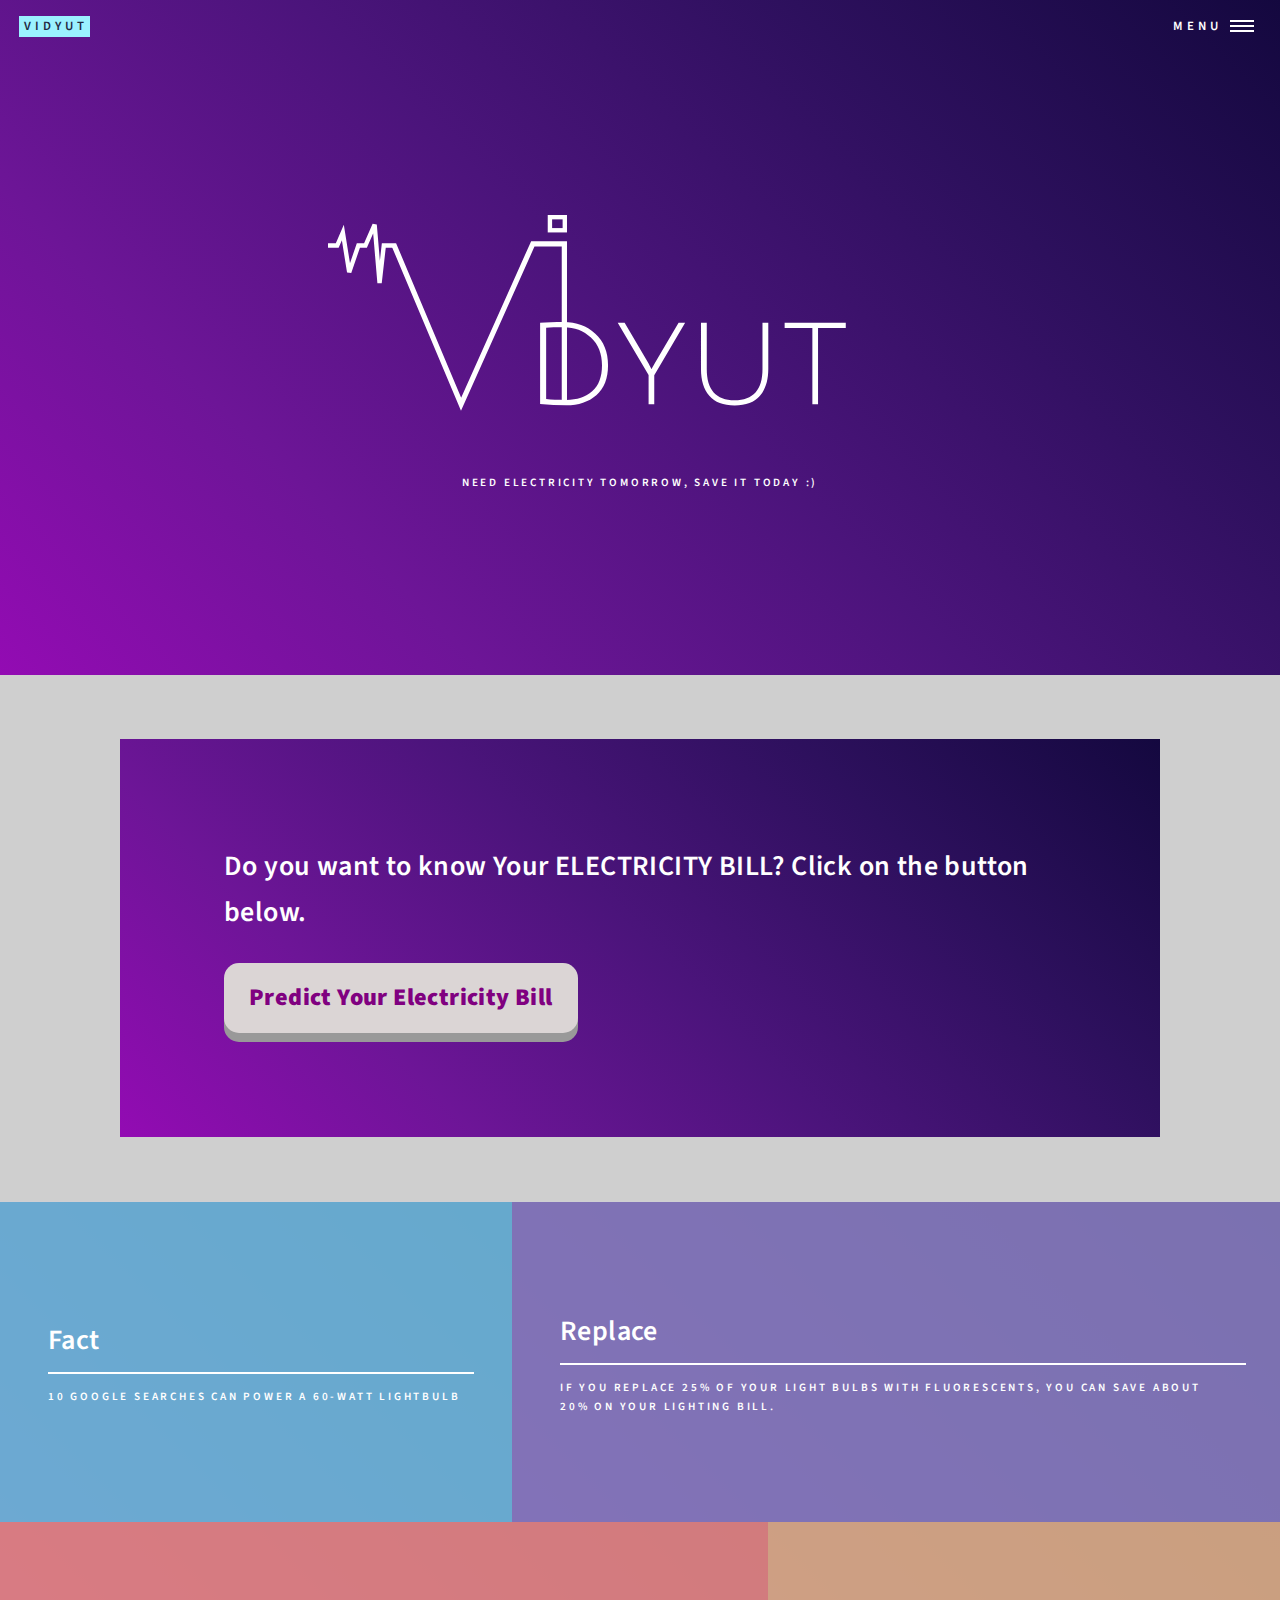
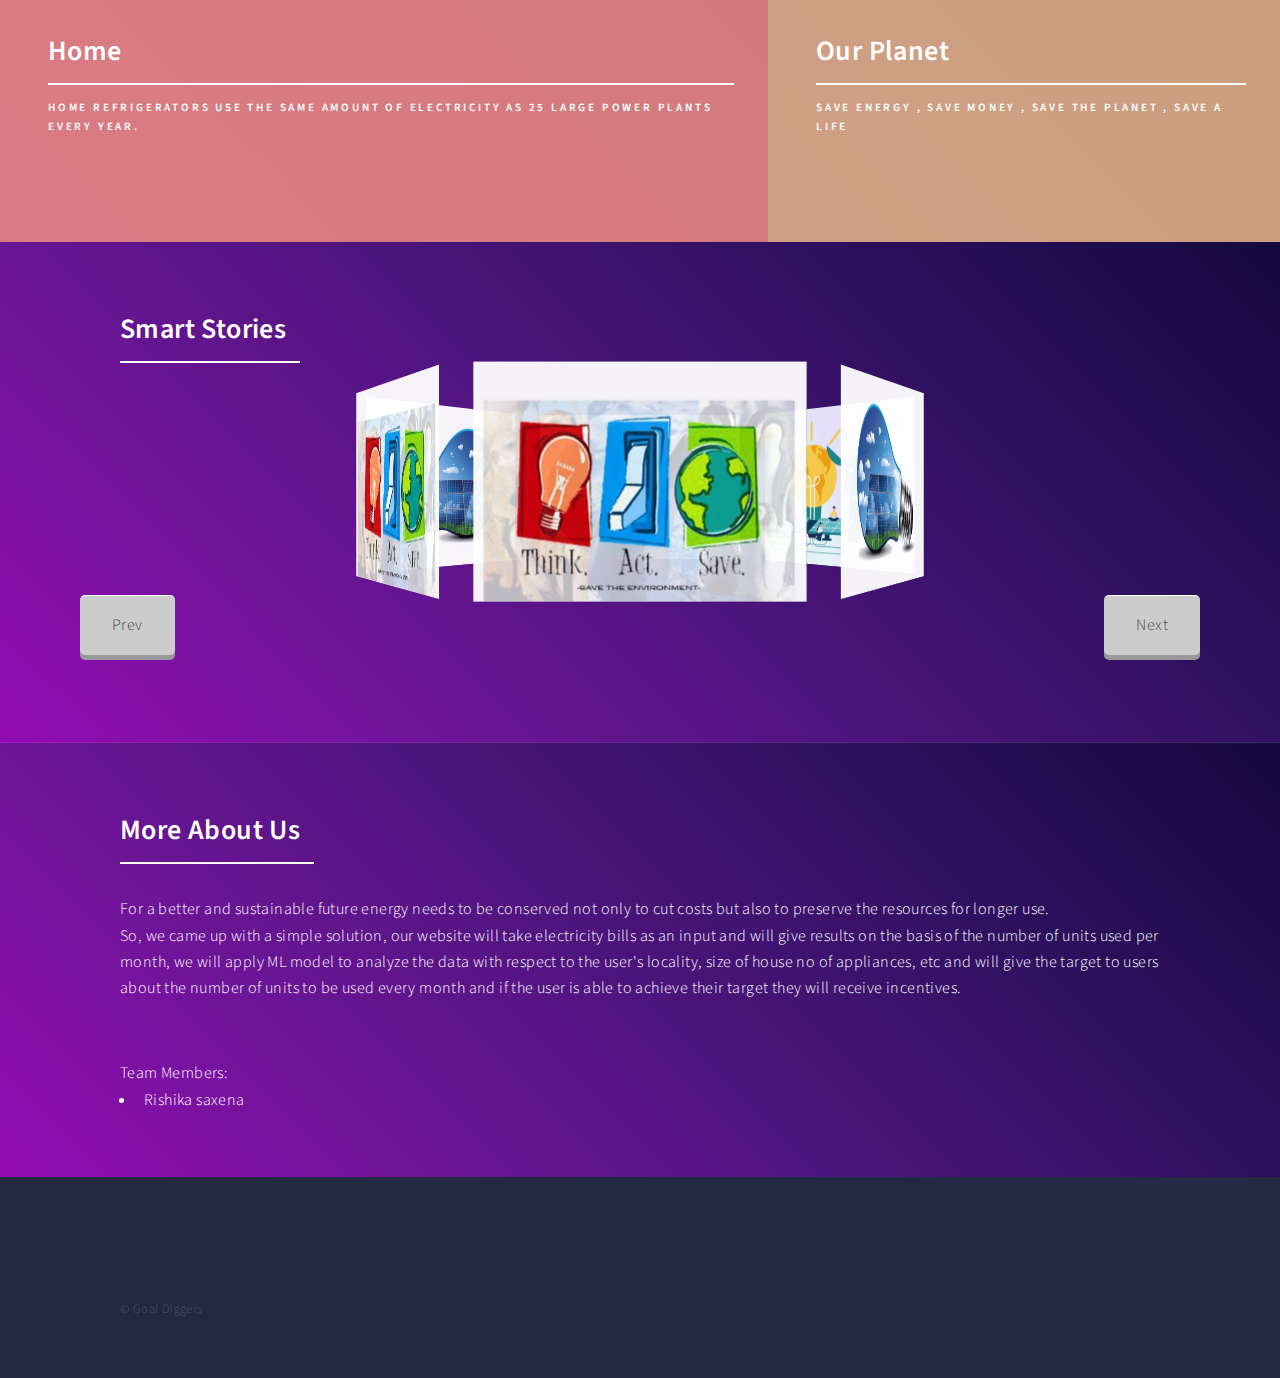
==== commit 3178240f: "Update" ====
--- a/index.html
+++ b/index.html
@@ -232,10 +232,8 @@
             </p>
             <br />Team Members:
             <ul>
-              <li>Krina Panchal</li>
-              <li>Devika Varshney</li>
-              <li>Anushka Patil</li>
-              <li>Preeti Kumari</li>
+              <li>Rishika saxena</li>
+              
             </ul>
           </div>
         </section>
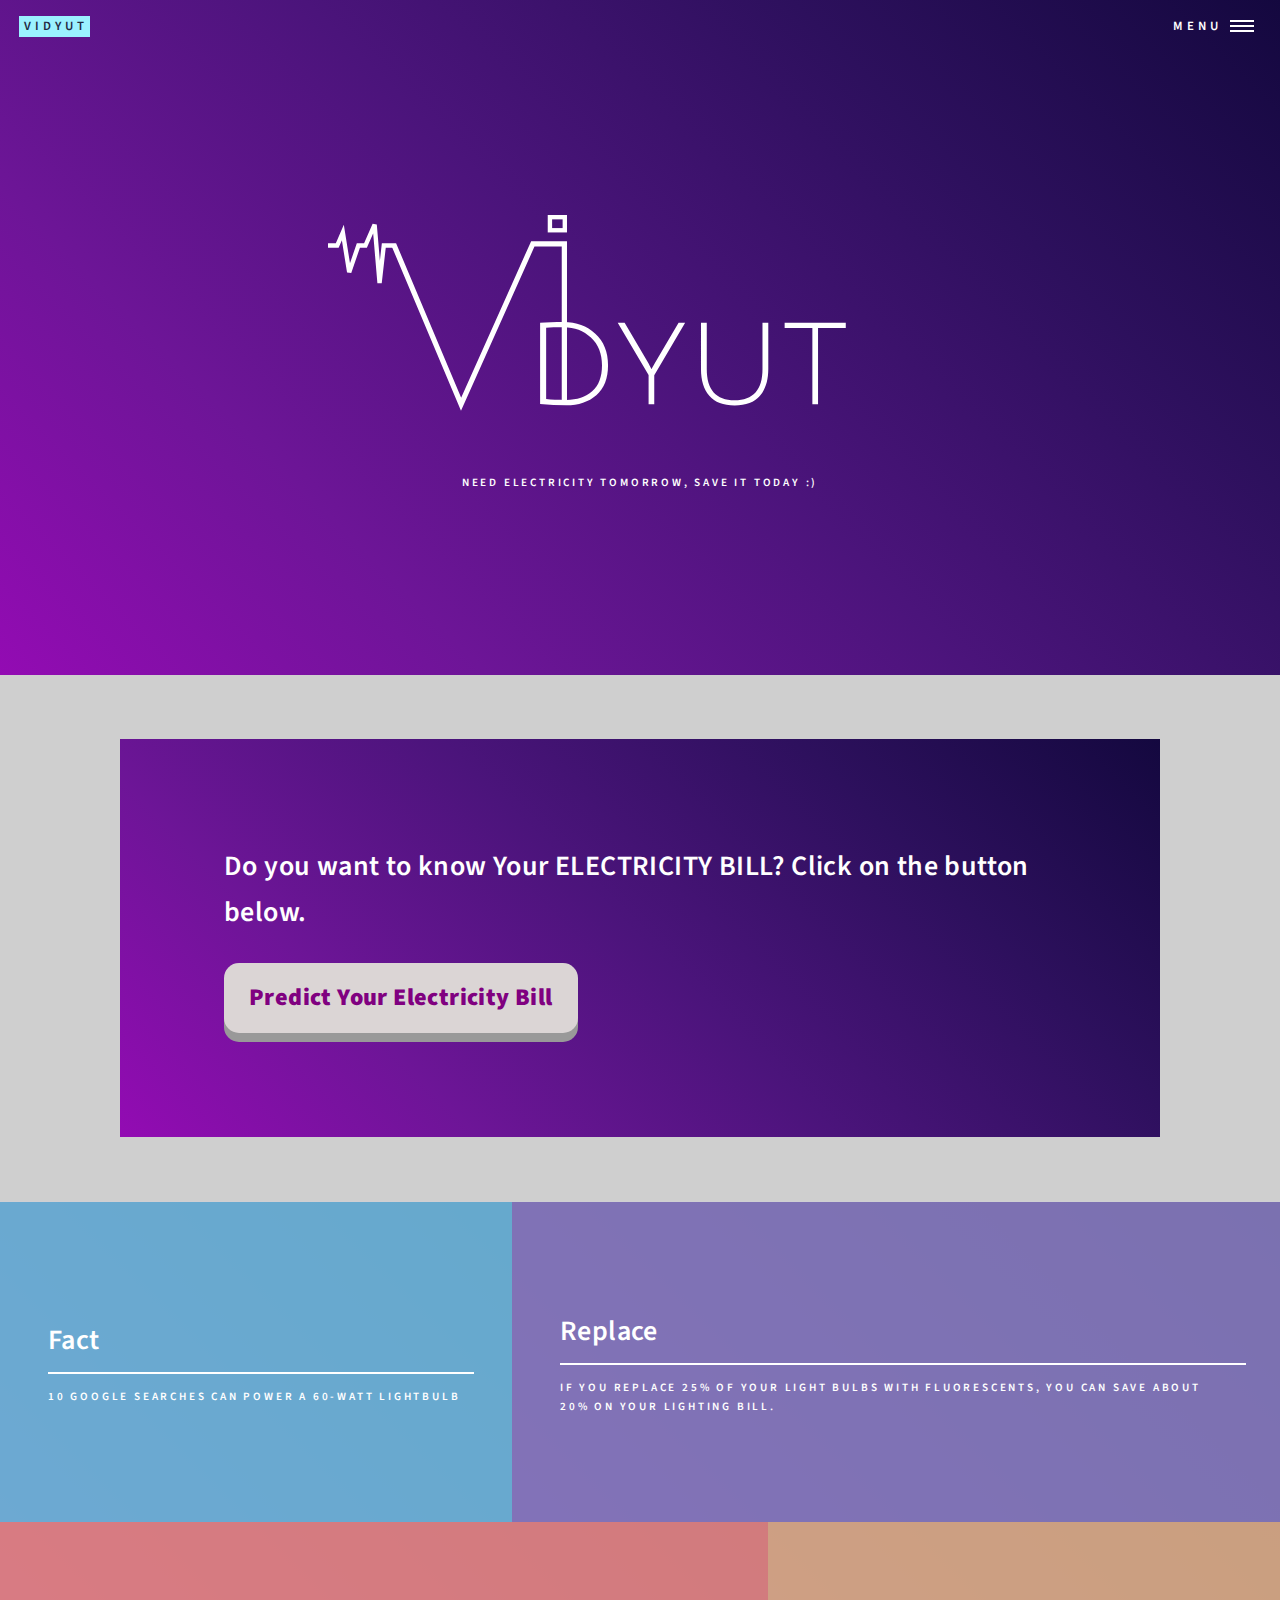
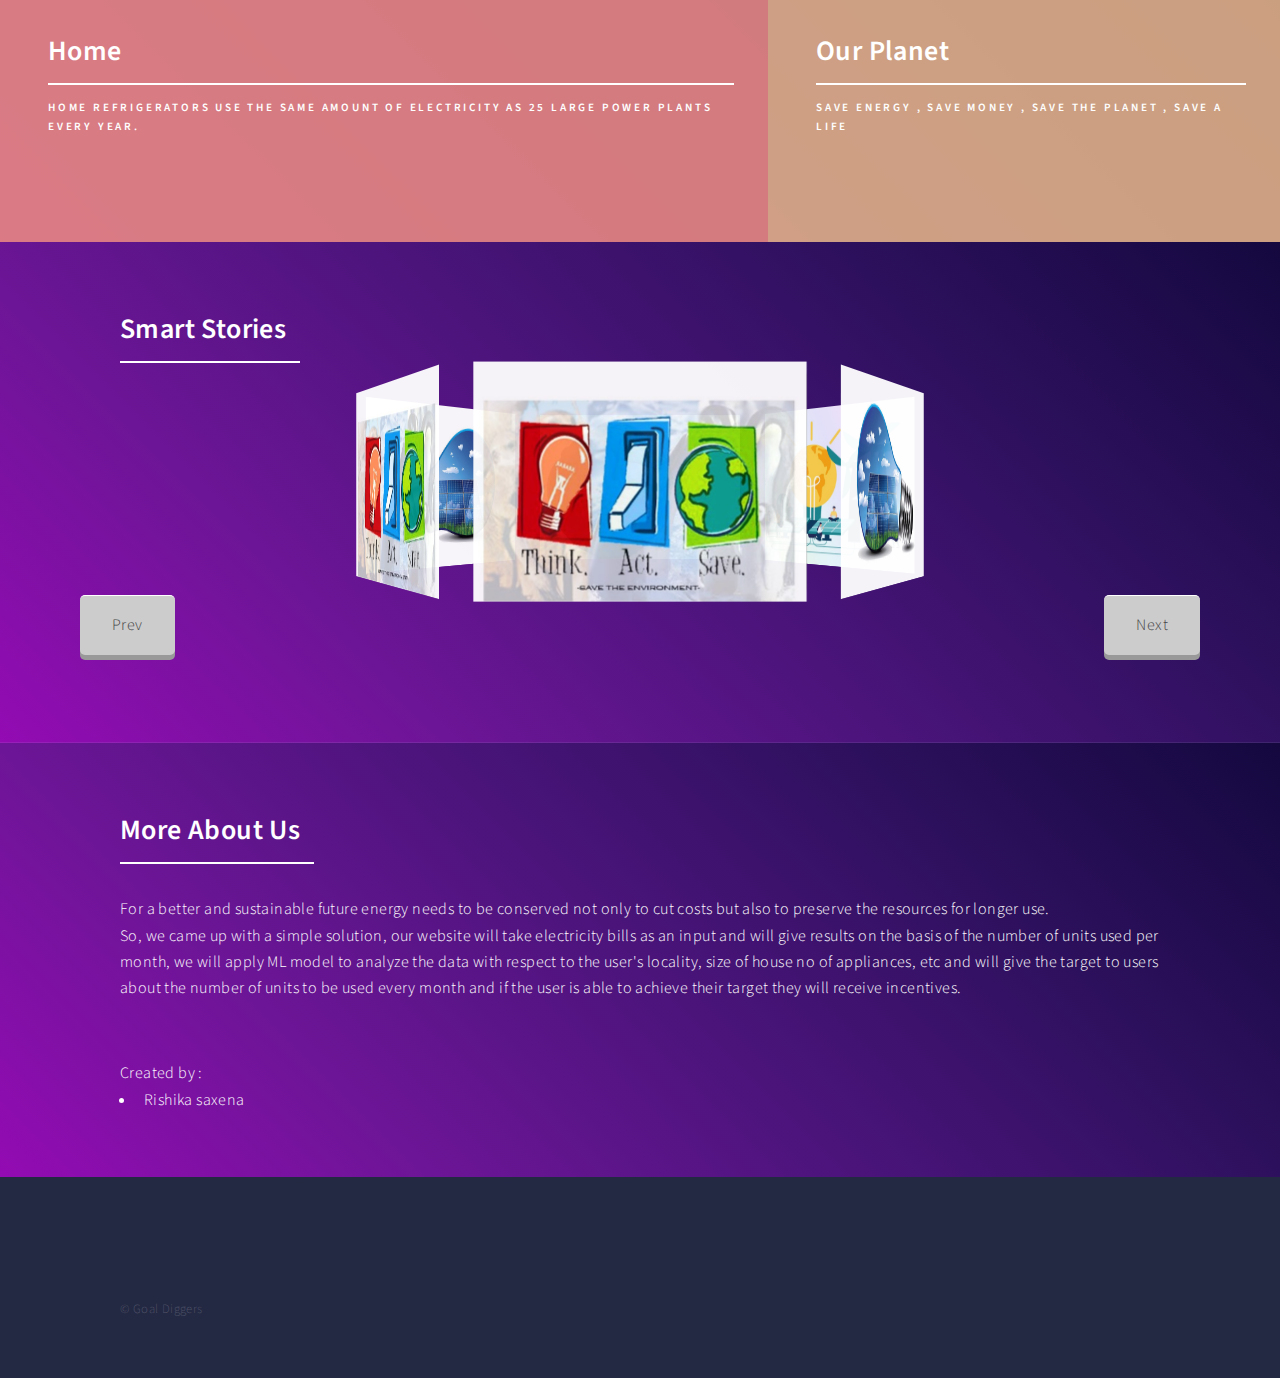
==== commit c3364e8a: "Update" ====
--- a/index.html
+++ b/index.html
@@ -230,7 +230,7 @@
               and if the user is able to achieve their target they will receive
               incentives.
             </p>
-            <br />Team Members:
+            <br />Created by :
             <ul>
               <li>Rishika saxena</li>
               
